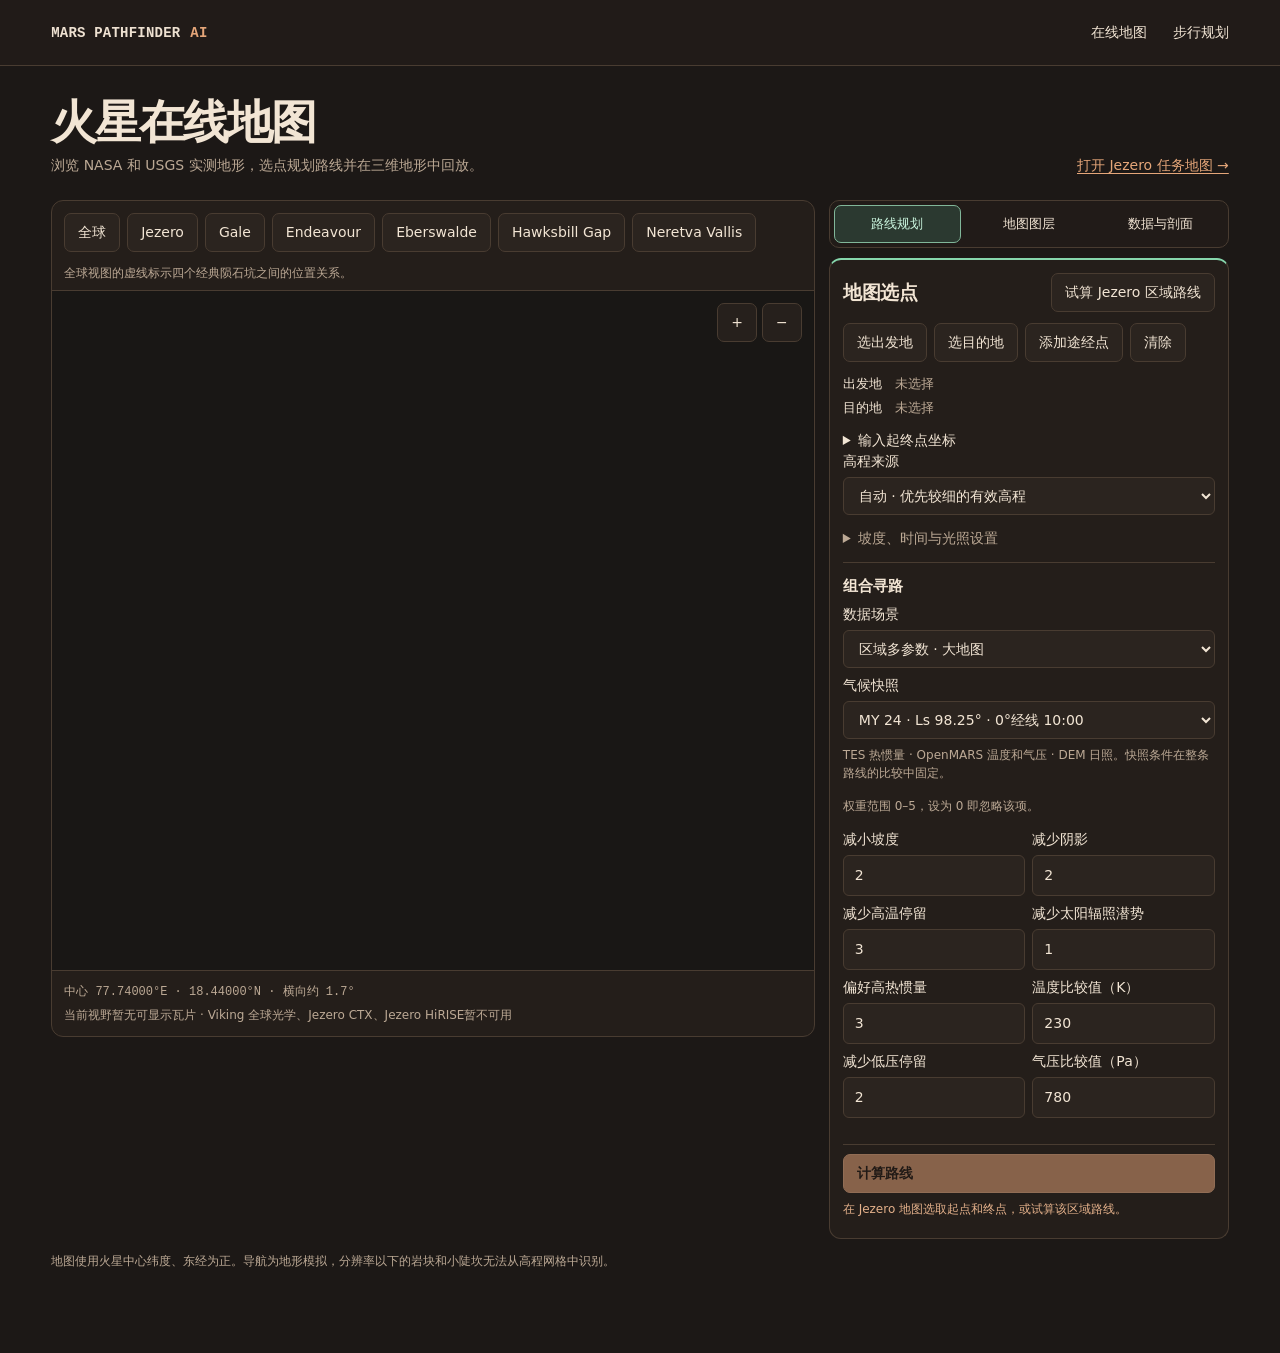
==== web/atlas.html @ 273ff50c "Fix atlas endpoint alignment and terrain playback; add astronaut walking view" ====
<!doctype html>
<html lang="zh-CN">
<head>
  <meta charset="utf-8">
  <meta name="viewport" content="width=device-width,initial-scale=1">
  <title>火星在线地图 · Mars Pathfinder AI</title>
  <link rel="icon" href="data:,">
  <link rel="stylesheet" href="styles.css">
  <link rel="stylesheet" href="atlas.css">
</head>
<body>
  <header class="topbar">
    <a class="brand" href="./">MARS PATHFINDER<span class="brand-ai"> AI</span></a>
    <nav aria-label="页面入口"><a href="atlas.html" aria-current="page">在线地图</a><a href="./?area=jezero">步行规划</a></nav>
  </header>
  <main>
    <div class="page-intro"><div><h1>火星在线地图</h1><p>浏览 NASA 和 USGS 实测地形，选点规划路线并在三维地形中回放。</p></div><a id="walk-link" href="./?area=jezero">打开 Jezero 任务地图 →</a></div>
    <div class="live-atlas">
      <section class="map-panel" aria-label="在线火星地图">
        <div class="atlas-toolbar">
          <button type="button" id="global">全球</button><button type="button" id="jezero">Jezero</button>
          <button type="button" id="gale">Gale</button><button type="button" id="endeavour">Endeavour</button>
          <button type="button" id="eberswalde">Eberswalde</button><button type="button" id="hawksbill">Hawksbill Gap</button><button type="button" id="neretva">Neretva Vallis</button>
        </div>
        <p class="muted atlas-network-note">全球视图的虚线标示四个经典陨石坑之间的位置关系。</p>
        <div class="atlas-map">
          <canvas id="surface" tabindex="0" aria-label="在线火星地图。拖动平移，滚轮缩放。键盘方向键平移，加减键缩放，回车选取中心。"></canvas>
          <div id="atlas-3d" role="region" aria-label="路线三维地形" hidden></div>
          <div class="map-tools" id="atlas-zoom"><button id="closer" type="button" aria-label="放大在线地图">+</button><button id="farther" type="button" aria-label="缩小在线地图">−</button></div>
        </div>
        <section id="nav-playback" class="atlas-playback" aria-label="三维导航回放" hidden>
          <div class="nav-actions">
            <button id="nav-back" type="button">返回二维地图</button>
            <button id="nav-play" type="button">播放</button>
            <label><input id="nav-follow" type="checkbox"> 跟随队员</label>
            <label><input id="nav-grid-lines" type="checkbox" checked> 显示地形网格</label>
          </div>
          <div class="nav-fields nav-display">
            <label class="atlas-field">观察视角<select id="nav-perspective">
              <option value="overview">全景观察</option><option value="follow">跟随队员</option><option value="first-person">宇航员第一人称</option>
            </select></label>
            <label class="atlas-field">回放速度<select id="nav-playback-speed">
              <option value="demo">演示 · 全程约 36 秒</option><option value="1">实时步速</option><option value="10">10 倍步速</option><option value="60">60 倍步速</option>
            </select></label>
            <label class="atlas-field">三维范围<select id="nav-extent">
              <option value="surroundings">周边地形</option><option value="route">路线高程网格</option>
            </select></label>
            <label class="atlas-field">周边扩展距离<select id="nav-context-radius">
              <option value="8000">路线外 8 公里</option><option value="16000">路线外 16 公里</option><option value="32000">路线外 32 公里</option>
            </select></label>
            <label class="atlas-field">地形样式<select id="nav-relief">
              <option value="relief">高程增强与官方影像</option><option value="optical">官方光学影像</option>
            </select></label>
            <div class="atlas-field">
              <label for="nav-exaggeration">垂直倍率 <output id="nav-scale-label" for="nav-exaggeration">×1.5</output></label>
              <div class="nav-scale-inputs">
                <input id="nav-exaggeration" type="range" min="1" max="6" step="0.1" value="1.5">
                <input id="nav-exaggeration-number" type="number" min="1" max="6" step="0.1" value="1.5" aria-label="精确垂直倍率">
                <button id="nav-true-scale" type="button">真实比例</button>
              </div>
            </div>
          </div>
          <label class="atlas-field">导航进度<input id="nav-progress" type="range" min="0" max="1000" value="0"></label>
          <p id="nav-position" class="muted"></p>
          <p id="nav-context-status" class="muted" role="status"></p>
          <p id="nav-texture" class="muted"></p>
          <p id="nav-view-note" class="muted">可拖动旋转视角。地形来自实测高程，细节受原始数据分辨率限制。</p>
        </section>
        <div class="atlas-status"><p id="location" class="mono"></p><p id="tile-status" role="status"></p></div>
        <section id="atlas-results" class="atlas-results" tabindex="-1" aria-labelledby="nav-results-heading" hidden>
          <div class="atlas-section-heading">
            <h2 id="nav-results-heading">候选路线</h2>
            <button id="nav-3d" type="button" hidden>三维导航回放</button>
          </div>
          <p id="nav-comparison" class="atlas-comparison" role="status"></p>
          <label class="nav-route-layer" id="nav-route-layer" hidden>线路着色
            <select id="nav-route-color">
              <option value="route">候选路线</option><option value="terrain">坡度</option><option value="light">阴影</option>
            </select>
          </label>
          <p id="nav-route-legend" class="muted" hidden></p>
          <div id="nav-routes" class="nav-routes"></div>
        </section>
      </section>
      <aside class="atlas-tools" aria-label="路线、图层与数据">
        <div class="atlas-tabs" role="tablist" aria-label="地图工具">
          <button type="button" id="atlas-tab-plan" role="tab" aria-controls="atlas-panel-plan" aria-selected="true">路线规划</button>
          <button type="button" id="atlas-tab-layers" role="tab" aria-controls="atlas-panel-layers" aria-selected="false" tabindex="-1">地图图层</button>
          <button type="button" id="atlas-tab-data" role="tab" aria-controls="atlas-panel-data" aria-selected="false" tabindex="-1">数据与剖面</button>
        </div>
        <div id="atlas-panel-plan" role="tabpanel" aria-labelledby="atlas-tab-plan">
        <section class="panel atlas-route" aria-labelledby="nav-heading">
          <div class="panel-heading"><h2 id="nav-heading">地图选点</h2><button id="nav-regional-demo" type="button">试算当前区域路线</button></div>
          <div class="nav-actions">
            <button id="nav-start" type="button" aria-pressed="false">选出发地</button>
            <button id="nav-goal" type="button" aria-pressed="false">选目的地</button>
            <button id="nav-waypoint" type="button" aria-pressed="false">添加途经点</button>
            <button id="nav-reset" type="button">清除</button>
          </div>
          <dl class="nav-points">
            <div><dt>出发地</dt><dd id="nav-start-coord">未选择</dd></div>
            <div><dt>目的地</dt><dd id="nav-goal-coord">未选择</dd></div>
          </dl>
          <details class="nav-coordinate-entry">
            <summary>输入起终点坐标</summary>
            <form id="nav-coordinates">
              <div class="nav-fields">
                <label class="atlas-field">出发地东经（°）<input id="nav-start-lon" type="number" min="-180" max="180" step="any" required></label>
                <label class="atlas-field">出发地纬度（°）<input id="nav-start-lat" type="number" min="-80" max="80" step="any" required></label>
                <label class="atlas-field">目的地东经（°）<input id="nav-goal-lon" type="number" min="-180" max="180" step="any" required></label>
                <label class="atlas-field">目的地纬度（°）<input id="nav-goal-lat" type="number" min="-80" max="80" step="any" required></label>
              </div>
              <button type="submit">应用坐标</button>
            </form>
          </details>
          <ol id="nav-waypoints" class="atlas-waypoints" aria-label="途经点顺序" hidden></ol>
          <form id="nav-form">
            <label class="atlas-field">高程来源<select id="nav-source">
              <option value="auto">自动 · 优先较细的有效高程</option>
              <option value="jezero">Jezero 区域缓存 · 100 米</option>
              <option value="ctx">在线 USGS CTX · 20 米</option>
              <option value="hrsc">在线 HRSC/MOLA 混合高程 · 200 米</option>
              <option value="local">HiRISE · 1 米验证区</option>
              <option value="mola">在线 NASA MOLA · 粗略走廊</option>
            </select></label>
            <details class="nav-settings">
              <summary>坡度、时间与光照设置</summary>
              <div class="nav-fields">
                <label class="atlas-field">最大坡度（°）<input type="number" id="nav-slope" min="1" max="45" value="18" required></label>
                <label class="atlas-field">步速（米/分）<input type="number" id="nav-speed" min="1" max="120" value="15" required></label>
                <label class="atlas-field">时间预算（分）<input type="number" id="nav-budget" min="1" max="1440" value="240" required></label>
                <label class="atlas-field">预留时间（分）<input type="number" id="nav-reserve" min="0" max="1439" value="20" required></label>
                <label class="atlas-field" data-manual-sun>当地太阳时<input type="number" id="nav-hour" min="0" max="23.9" step="0.1" value="10" required></label>
                <label class="atlas-field" data-manual-sun>太阳黄经 Ls（°）<input type="number" id="nav-season" min="0" max="359" value="0" required></label>
              </div>
              <label class="nav-return"><input type="checkbox" id="nav-return"> 到达后返回出发地</label>
            </details>
            <section class="nav-environment" aria-labelledby="nav-environment-title">
              <h3 id="nav-environment-title">组合寻路</h3>
              <label class="atlas-field">数据场景<select id="nav-meda">
                <option value="regional">区域多参数 · 大地图</option>
                <option value="">地形与自选太阳时</option>
              </select></label>
              <label class="atlas-field" id="nav-climate-field">气候快照<select id="nav-climate"></select></label>
              <p class="muted" id="nav-meda-status" role="status"></p>
              <div id="nav-meda-options">
                <button id="nav-meda-demo" type="button" hidden>选取 Hawksbill Gap 示例点</button>
                <p id="nav-meda-reading" class="muted" hidden></p>
                <p class="muted">权重范围 0–5，设为 0 即忽略该项。</p>
                <div class="nav-fields">
                  <label class="atlas-field">减小坡度<input id="weight-terrain" type="number" min="0" max="5" step="0.5" value="2" required></label>
                  <label class="atlas-field">减少阴影<input id="weight-light" type="number" min="0" max="5" step="0.5" value="2" required></label>
                  <label class="atlas-field"><span id="nav-thermal-label">热学</span><input id="weight-thermal" type="number" min="0" max="5" step="0.5" value="3" required></label>
                  <label class="atlas-field"><span id="nav-radiation-label">辐照</span><input id="weight-uv" type="number" min="0" max="5" step="0.5" value="1" required></label>
                  <label class="atlas-field" data-regional-weight>偏好高热惯量<input id="weight-inertia" type="number" min="0" max="5" step="0.5" value="3" required></label>
                  <label class="atlas-field" data-regional-weight>温度比较值（K）<input id="nav-temperature" type="number" min="130" max="340" value="230" required></label>
                  <label class="atlas-field">减少低压停留<input id="weight-pressure" type="number" min="0" max="5" step="0.5" value="2" required></label>
                  <label class="atlas-field">气压比较值（Pa）<input id="nav-pressure" type="number" min="0" max="1500" value="780" required></label>
                </div>
              </div>
            </section>
            <button class="primary" id="nav-plan" type="submit" disabled>计算路线</button>
          </form>
          <p class="message" id="nav-status" role="status">选取起点和终点，或试算当前区域路线。</p>
          <button id="nav-auto-source" type="button" hidden>改用自动高程并重新计算</button>
          <a id="nav-view-results" href="#atlas-results" hidden>查看路线比较 ↓</a>
        </section>
        </div>
        <div id="atlas-panel-layers" role="tabpanel" aria-labelledby="atlas-tab-layers" hidden>
        <section class="panel">
          <div class="panel-heading"><h2>底图与叠加层</h2></div>
          <label class="atlas-field">底图<select id="base"><option value="viking">Viking 全球光学</option><option value="mola">MOLA 全球地形着色</option><option value="thermal">THEMIS 日间红外</option></select></label>
          <div class="atlas-checks">
            <label><input type="checkbox" value="ctx" data-overlay checked> Jezero CTX 高分辨率影像</label>
            <label><input type="checkbox" value="hirise" data-overlay checked> Jezero HiRISE 正射影像</label>
            <label class="atlas-field">高分辨率影像透明度<input type="range" id="image-opacity" min="0" max="100" value="100"></label>
            <label><input type="checkbox" id="geology" checked> USGS SIM 3464 区域地质面</label>
            <p class="muted">Jezero–Nili Planum 区域图，比例尺 1∶75,000。<a href="https://pubs.usgs.gov/publication/sim3464" target="_blank" rel="noreferrer">制图范围与图例 ↗</a></p>
          </div>
          <p id="geo-status" class="muted" role="status"></p>
          <div id="geo-legend" class="geology-key"></div>
          <a id="base-source" target="_blank" rel="noreferrer">当前底图的 NASA 服务说明 ↗</a>
          <label class="atlas-ctx"><input type="checkbox" id="ctx-elevation"> USGS CTX 20 米数值高程</label>
          <p id="ctx-status" class="muted" role="status"></p>
        </section>
        </div>
        <div id="atlas-panel-data" role="tabpanel" aria-labelledby="atlas-tab-data" hidden>
        <section class="panel atlas-data">
          <div class="panel-heading"><h2>规划数据与覆盖</h2></div>
          <p id="nav-coverage" class="muted" role="status">计算后列出实际参与本次路线的参数。</p>
          <a id="nav-data-link" target="_blank" rel="noreferrer" hidden>本次高程数据 ↗</a>
          <ul id="nav-regional-links" class="product-list"></ul>
          <p id="nav-meda-links" class="nav-meda-links"></p>
        </section>
        <section class="panel">
          <div class="panel-heading"><h2>当前区域资料</h2></div>
          <p id="crater-source-status" class="message" role="status"></p>
          <ul id="crater-sources" class="product-list"></ul>
        </section>
        <section class="panel">
          <div class="panel-heading"><h2>在线高程剖面</h2></div>
          <button id="pick-profile" type="button">在地图上选两个点</button>
          <p id="profile-status" class="message" role="status">沿两点连线查询 NASA MOLA 高程。</p>
          <svg id="height-chart" viewBox="0 0 320 150" role="img" aria-label="MOLA 在线高程剖面" hidden></svg>
          <a id="profile-source" target="_blank" rel="noreferrer" hidden>查看 NASA 原始高程响应 ↗</a>
          <a id="dem-export" target="_blank" rel="noreferrer" hidden>下载当前视野的 MOLA GeoTIFF ↗</a>
          <p class="muted">沿两点直线估算距离、爬升、下降和坡度。</p>
        </section>
        <section class="panel">
          <div class="panel-heading"><h2>高分辨率产品</h2></div>
          <button id="search-products" type="button">搜索当前视野的 USGS 产品</button>
          <p id="product-status" class="message" role="status">缩放到目标区域，可查原始 HiRISE 高程和正射数据。</p>
          <ul id="products" class="product-list"></ul>
          <a id="product-source" target="_blank" rel="noreferrer" hidden>查看 USGS 原始目录结果 ↗</a>
        </section>
        </div>
      </aside>
    </div>
    <p class="atlas-credits">地图使用火星中心纬度、东经为正。导航为地形模拟，分辨率以下的岩块和小陡坎无法从高程网格中识别。</p>
  </main>
  <script type="module" src="atlas.js"></script>
</body>
</html>
---- web/styles.css ----
:root{color-scheme:dark;--bg:#1c1816;--paper:#241e1a;--field:#2b241f;--line:#493c31;--text:#f2e5d4;--muted:#bca995;--sand:#e5a679;--mint:#99d9b2;--mono:"IBM Plex Mono",Consolas,monospace;--body:"Instrument Sans",system-ui,"Microsoft YaHei",sans-serif}
*{box-sizing:border-box}html{scroll-behavior:smooth}body{margin:0;font-family:var(--body);background:var(--bg);color:var(--text);font-size:14px;line-height:1.5}button,select,input{font:inherit}a{color:var(--sand);text-underline-offset:3px}a:hover{color:#fae5ce}button,select{cursor:pointer}button{background:var(--field);color:var(--text);border:1px solid var(--line);border-radius:7px;padding:9px 13px;line-height:1.35}button:disabled,select:disabled{cursor:default;opacity:.54}button:not(:disabled):hover{border-color:#b08062;background:#362b24}button[aria-pressed=true]{border-color:var(--sand);color:#ffe1c4;background:#392a22}button:focus-visible,a:focus-visible,input:focus-visible,select:focus-visible,canvas:focus-visible{outline:2px solid var(--mint);outline-offset:3px}button small{display:block;color:var(--muted);font:11px var(--mono);margin-top:4px}input[type=checkbox],input[type=range]{accent-color:var(--mint)}[hidden]{display:none!important}
.topbar{display:flex;align-items:center;justify-content:space-between;gap:24px;height:66px;border-bottom:1px solid var(--line);padding:0 clamp(18px,4vw,68px);background:#211b18}.brand{display:flex;align-items:center;gap:10px;text-decoration:none;color:#eee1d1;font:700 14px var(--mono);letter-spacing:.015em;white-space:nowrap}.brand-mark{display:grid;place-items:center;width:32px;height:32px;border-radius:8px;background:#d69168;color:#211814;font:bold 22px var(--body)}.brand-ai{color:var(--sand)}.topbar nav{display:flex;gap:26px}.topbar nav a{color:var(--text);text-decoration:none}.team{font:11px var(--mono);color:var(--muted);white-space:nowrap}.team span,.eyebrow span{color:#8c6c58;margin:0 3px}
main{max-width:1540px;margin:auto;padding:30px clamp(14px,4vw,65px) 70px}.page-intro{display:flex;justify-content:space-between;gap:20px;align-items:end;margin-bottom:24px}.page-intro p{margin:6px 0 0;color:var(--muted)}.page-intro .eyebrow,.eyebrow{font:12px var(--mono);color:var(--sand);letter-spacing:.12em;margin:0 0 6px}h1,h2,h3,p{margin:0}h1{font-size:clamp(27px,4.1vw,46px);letter-spacing:-.045em;line-height:1.16}h2{font-size:19px;letter-spacing:-.01em}h3{font-size:15px}.area-label{min-width:200px;display:grid;gap:5px;color:var(--muted);font-size:12px}select,input[type=number]{background:var(--field);color:var(--text);border:1px solid var(--line);padding:9px 11px;border-radius:6px;width:100%;min-width:0}select{padding-right:25px}.console{display:grid;grid-template-columns:minmax(0,1fr) minmax(300px,360px);gap:14px;align-items:start}.panel,.map-panel{background:var(--paper);border:1px solid var(--line);border-radius:12px;min-width:0}.panel-heading{display:flex;justify-content:space-between;align-items:center;gap:12px;padding:14px 15px}.muted{color:var(--muted);font-size:12px}.mono{font-family:var(--mono);font-variant-numeric:tabular-nums}.tag{border:1px solid var(--line);border-radius:5px;padding:4px 7px;font-size:11px;color:var(--sand);white-space:nowrap}.layer-bar{display:flex;gap:6px;padding:0 12px 12px;flex-wrap:wrap}.layer-bar button{padding:5px 9px;font-size:12px}.maps{position:relative;background:#1d1c1a;border-block:1px solid var(--line);isolation:isolate}#map,#terrain{display:block;width:100%;height:clamp(360px,49vw,580px);touch-action:manipulation}#map.selecting{cursor:crosshair}#terrain canvas{display:block;width:100%;height:100%;touch-action:none;cursor:grab}#terrain canvas:active{cursor:grabbing}.map-tools,#view-tools{position:absolute;z-index:1;top:12px;right:12px;display:flex;gap:5px}.square{width:33px;height:32px;padding:2px;font-size:17px}.map-tools button,#view-tools button{background:#28211deb}.map-notice{position:absolute;max-width:85%;margin:auto;inset:auto 12px 48px;padding:9px 12px;background:#2d221a;color:#ffe0c0;border-radius:7px;line-height:1.5}.map-footer{display:flex;align-items:center;justify-content:space-between;gap:12px;padding:8px 13px;font-size:12px;color:var(--muted);min-height:44px}.map-footer label{white-space:nowrap}.profile,.navigation{border-top:1px solid var(--line)}.profile .panel-heading{padding-bottom:0}#profile{width:calc(100% - 28px);height:110px;display:block;margin:0 14px 8px}.navigation{padding:0 14px 13px}.navigation .panel-heading{padding:12px 0 6px}.navigation>label{font-size:12px;color:var(--muted)}.navigation input{width:100%;margin:4px 0 9px}.nav-buttons{display:flex;flex-wrap:wrap;gap:8px}.nav-buttons button{font-size:12px}.geology-key{padding:4px 14px 10px;font-size:11px;display:flex;gap:6px 12px;flex-wrap:wrap}.swatch{width:9px;height:9px;display:inline-block;border-radius:2px;margin-right:4px}
.side{display:grid;gap:12px}.panel{padding:0 13px 13px}.panel .panel-heading{padding:13px 0 11px}.text-button{background:none;border-color:transparent;color:var(--sand);font-size:12px;padding:5px 0 5px 8px}.pickers{display:grid;gap:7px}.pickers button{display:flex;align-items:center;gap:9px;text-align:left;min-height:54px}.dot{width:9px;height:9px;border-radius:50%;flex:none}.dot.start{background:var(--mint)}.dot.goal{background:var(--sand)}.message{color:#e4b18b;min-height:16px;font-size:12px;margin:7px 0}.message:empty{min-height:0;margin:0}.roundtrip{display:flex;align-items:center;gap:6px;font-size:13px;margin:10px 0}.params{display:grid;grid-template-columns:1fr 1fr;gap:8px 10px;margin:10px 0 13px}.params label{display:grid;gap:4px;font-size:12px;color:var(--muted)}.params label:has(select){grid-column:span 2}.params .parameter-note{grid-column:span 2;color:var(--muted);font-size:11px}.primary,.secondary{display:flex;align-items:center;justify-content:space-between;gap:12px}.primary{width:100%;background:#dc9d74;color:#1f1713;font-weight:750;border:1px solid #edb088}.primary:not(:disabled):hover{background:#efb890;color:#201812}.secondary{color:var(--mint);background:#263229;border-color:#4c6955}#start-nav{margin:9px 0 6px;width:100%}.routes-panel .note{margin-top:10px}.route-row{display:block;text-align:left;width:100%;margin-bottom:7px;padding:8px 9px}.route-row[aria-pressed=true]{border-color:#97cfaa;background:#283329;color:#f2e8d6}.route-row strong{font-size:13px}.route-row small{font:11px var(--body);color:var(--muted)}.route-top{display:flex;justify-content:space-between;gap:4px;align-items:baseline}.route-time,.route-margin{font:12px var(--mono);color:var(--mint);white-space:nowrap}.route-margin.late{color:#ffac91}.metric-line{display:flex;justify-content:space-between;gap:8px}.section{margin-top:33px;padding:20px;border:1px solid var(--line);border-radius:12px;background:var(--paper);scroll-margin-top:12px}.section h2{font-size:22px;margin-bottom:8px}.science-grid,.source-grid{display:grid;grid-template-columns:repeat(2,minmax(0,1fr));gap:12px;margin-top:12px}.science-card,.source-card,.official-results{padding:12px;background:var(--field);border:1px solid var(--line);border-radius:8px}.science-card img{width:100%;height:clamp(145px,27vw,300px);object-fit:contain;background:#1b1715;margin:9px 0 4px;border-radius:5px}.science-card a,.source-card a{display:inline-block;margin-top:5px}.source-heading{display:flex;align-items:center;justify-content:space-between;gap:12px}.source-heading button{font-size:12px}.source-grid{grid-template-columns:repeat(auto-fit,minmax(190px,1fr))}.source-card h3{font-size:13px}.source-card p{margin-top:3px}.official-results{margin-top:12px;overflow-wrap:anywhere}.official-results p{margin:8px 0}.official-results img{max-width:150px;display:block;border-radius:5px;margin:8px 0}.reference{margin-top:15px;border-top:1px solid var(--line);padding-top:13px;color:var(--muted)}summary{cursor:pointer;color:var(--text)}.reference li{margin:4px 0}.reference ul{padding-left:20px}footer{display:flex;justify-content:space-between;gap:10px;padding:16px clamp(18px,4vw,68px);border-top:1px solid var(--line);color:var(--muted);font:12px var(--body)}
@media(max-width:880px){.team{display:none}.console{grid-template-columns:minmax(0,1fr) minmax(235px,278px)}.section{padding:14px}.params{gap:6px}.topbar{height:56px}main{padding-top:20px}}
@media(max-width:640px){.console{grid-template-columns:1fr}.side{grid-row:1;grid-template-columns:1fr}.topbar nav{gap:11px;font-size:11px}.topbar{gap:14px}.brand{gap:6px;font-size:11px}.brand-mark{width:25px;height:25px;font-size:17px}.page-intro{align-items:start;flex-direction:column;gap:10px;margin-bottom:14px}.page-intro p{font-size:12px}.area-label{min-width:0;width:100%}.routes-panel:has(#routes:empty){display:none}#map,#terrain{height:350px}.science-grid{grid-template-columns:1fr}.map-footer{align-items:start}.source-heading{align-items:start}.source-heading button{padding:7px;max-width:140px}}
.topbar nav a { white-space: nowrap; }
@media (max-width: 390px) {
  .topbar { padding-inline: 12px; }
  .topbar nav { gap: 8px; }
}

.localization-box{margin-top:12px;padding-top:10px;border-top:1px solid var(--line)}
.localization-box h4{margin:0;font-size:13px}
.localization-box .panel-heading{padding:0 0 7px}
.mission-data{display:grid;gap:7px}
.mission-data-item{padding:8px;border:1px solid var(--line);border-radius:7px;background:var(--field)}
.mission-data-heading{display:flex;align-items:center;justify-content:space-between;gap:8px;font-size:12px}
.mission-data-item p{margin:4px 0;font-size:11px}
.mission-data-item a{font-size:11px}
.data-ready,.data-pending{font:10px var(--mono);padding:2px 5px;border-radius:4px}
.data-ready{color:var(--mint);background:#263229}
.data-pending{color:#e4b18b;background:#392923}

.science-points{display:grid;gap:7px}
.science-point{padding:8px;border:1px solid var(--line);border-radius:7px;background:var(--field)}
.science-point-heading{display:flex;align-items:center;justify-content:space-between;gap:8px;font-size:12px}
.science-point p{margin:4px 0;font-size:11px}
.science-point a{font-size:11px}
.science-point-actions{display:flex;align-items:center;justify-content:space-between;gap:8px;margin-top:3px}

#terrain{position:relative}
.terrain-quality{position:absolute;left:10px;bottom:10px;z-index:2;padding:6px 8px;border:1px solid #6e5b4a;border-radius:6px;background:#201b18e8;color:#f1ddc6;font:11px var(--mono);pointer-events:none}
.planning-method{display:grid;gap:5px;color:var(--muted);font-size:12px}.plan-actions{display:flex;gap:8px;margin-top:9px}.plan-actions button{flex:1;font-size:12px}#method-note{margin:7px 0 10px}#route-diagnostics{font-size:12px}#route-diagnostics:not(:empty){padding:10px;margin:9px 0;border:1px solid #ad7955;background:#35251e;border-radius:7px}#route-diagnostics p+p{margin-top:6px}#route-report{margin-top:10px;border-top:1px solid var(--line);padding-top:10px}#route-report summary{font-size:13px}#route-metrics{display:grid;grid-template-columns:1fr 1.2fr;gap:5px 8px;font-size:12px}#route-metrics dt{color:var(--muted)}#route-metrics dd{margin:0;text-align:right;font-variant-numeric:tabular-nums}.route-reference{color:#e4b18b!important}
.waypoint-heading{display:flex;justify-content:space-between;align-items:center;gap:8px;margin-top:12px;font-size:12px}.waypoint-heading button{padding:6px 8px;font-size:12px}.waypoint-list{padding:0;list-style:none;margin:8px 0;display:grid;gap:7px}.waypoint-item{padding:9px;border:1px solid var(--line);border-radius:7px;background:var(--field);font-size:12px}.waypoint-item strong{display:block}.waypoint-controls{display:flex;gap:5px;align-items:end;flex-wrap:wrap;margin-top:6px}.waypoint-controls label{display:grid;gap:3px;font-size:11px;color:var(--muted);flex:1;min-width:90px}.waypoint-controls input{padding:5px 7px}.waypoint-controls button{padding:6px 8px;font-size:11px}.simulation-label{position:absolute;z-index:1;top:12px;left:12px;padding:6px 9px;background:#38271ee8;border:1px solid #d29a70;border-radius:6px;font-size:12px;color:#ffdebc;pointer-events:none;max-width:58%}#nav-warning{border-left:3px solid var(--sand);padding-left:9px}

#atlas-3d { position: relative; }
.terrain-crew-marker {
  position: absolute;
  z-index: 3;
  width: 24px;
  height: 24px;
  transform: translate(-50%, -50%);
  border: 2px solid #bbf5e4;
  border-radius: 50%;
  background: #172028;
  box-shadow: 0 0 0 2px #142328, 0 0 14px #142328bd;
  pointer-events: none;
}
.terrain-crew-marker::after {
  content: '';
  position: absolute;
  inset: 6px;
  border-radius: 50%;
  background: #ffdb91;
}
---- web/atlas.css ----
.live-atlas {
  display: grid;
  grid-template-columns: minmax(0, 1fr) minmax(330px, 400px);
  align-items: start;
  gap: 14px;
}
.atlas-toolbar, .atlas-status { padding: 12px; }
.atlas-toolbar { display: flex; flex-wrap: wrap; gap: 7px; }
.atlas-network-note { padding: 0 12px 8px; }
.atlas-map { position: relative; border-block: 1px solid var(--line); }
#surface, #atlas-3d {
  display: block;
  width: 100%;
  height: clamp(375px, 53vw, 710px);
  background: #191715;
}
#surface {
  cursor: grab;
  touch-action: none;
}
.live-atlas [hidden] { display: none !important; }
#atlas-3d canvas { display: block; width: 100%; height: 100%; touch-action: none; cursor: grab; }
.atlas-playback { display: grid; gap: 8px; padding: 12px; border-bottom: 1px solid var(--line); }
#surface.dragging { cursor: grabbing; }
#surface.picking { cursor: crosshair; }
.atlas-status { display: flex; flex-wrap: wrap; gap: 5px 16px; color: var(--muted); font-size: 12px; }
.atlas-checks { display: grid; gap: 7px; margin: 13px 0; }
.atlas-field { display: grid; gap: 5px; }
.atlas-ctx { display: block; margin: 12px 0 5px; }
#geo-legend { max-height: 165px; overflow: auto; margin: 7px 0; display: flex; padding-inline: 0; }
#height-chart { display: block; width: 100%; background: #1b1816; border: 1px solid var(--line); border-radius: 7px; margin: 10px 0; }
.product-list { padding-left: 17px; }
.product-list:empty { display: none; }
.product-list li { margin: 5px 0; overflow-wrap: anywhere; }
.product-list a + a { margin-left: 9px; }
.atlas-credits { color: var(--muted); margin: 13px 0; font-size: 12px; }
.atlas-route { border-top: 2px solid #86d6ac; }
.nav-actions { display: flex; flex-wrap: wrap; align-items: center; gap: 7px; }
.nav-actions button[aria-pressed=true] { border-color: #86d6ac; color: #adf3c9; }
.nav-points { display: grid; gap: 5px; margin: 12px 0; font-size: 13px; }
.nav-points div { display: flex; flex-wrap: wrap; align-items: baseline; gap: 8px; }
.nav-points dt { min-width: 3.4em; }
.nav-points dd { margin: 0; color: var(--muted); font-variant-numeric: tabular-nums; }
.atlas-waypoints { list-style: none; margin: 0 0 12px; padding: 0; }
.atlas-waypoints li { display: flex; flex-wrap: wrap; justify-content: space-between; align-items: center; gap: 5px 10px; padding: 6px 0; border-top: 1px solid var(--line); }
.atlas-waypoints small { display: block; color: var(--muted); font-variant-numeric: tabular-nums; }
.atlas-waypoint-actions { display: flex; gap: 4px; }
.atlas-waypoint-actions button { min-width: 34px; padding: 4px 7px; }
#nav-form { display: grid; gap: 9px; }
.nav-settings summary { color: var(--muted); cursor: pointer; padding-block: 4px; }
.nav-fields { display: grid; grid-template-columns: repeat(2, minmax(0, 1fr)); gap: 7px; padding-block: 6px; }
.nav-fields input { width: 100%; min-width: 0; }
.nav-return { display: block; padding-block: 4px; }
.nav-routes { display: grid; gap: 7px; }
.nav-routes:not(:empty) { margin-block: 10px; }
.nav-candidate { display: grid; gap: 4px; text-align: left; border-left: 3px solid var(--route-color); }
.nav-candidate[aria-pressed=true] { outline: 1px solid var(--route-color); }
.nav-candidate small { color: var(--muted); font-weight: normal; }
#nav-3d { width: 100%; }
@media (max-width: 800px) {
  .live-atlas { grid-template-columns: 1fr; }
  #surface, #atlas-3d { height: clamp(345px, 67vw, 540px); }
}

#nav-meda-options { display: grid; gap: 8px; padding-block: 8px; }
#nav-meda-status, #nav-meda-options .muted { font-size: 12px; }
#nav-meda-reading { font-variant-numeric: tabular-nums; }
.nav-meda-links { display: flex; flex-wrap: wrap; gap: 3px 10px; font-size: 12px; }
#atlas-3d .terrain-quality { max-width: calc(100% - 20px); }

.atlas-tools { display: grid; gap: 10px; min-width: 0; }
.atlas-tools [role="tabpanel"] { display: grid; gap: 10px; }
.atlas-tabs { display: grid; grid-template-columns: repeat(3, minmax(0, 1fr)); gap: 4px; padding: 4px; border: 1px solid var(--line); border-radius: 10px; background: #211b18; }
.atlas-tabs button { padding-inline: 4px; border-color: transparent; background: transparent; font-size: 13px; }
.atlas-tabs [aria-selected="true"] { border-color: #81b79a; background: #2b3930; color: #cbf6df; }
.atlas-section-heading, .atlas-route .panel-heading { display: flex; flex-wrap: wrap; align-items: center; justify-content: space-between; gap: 8px; }
.atlas-results { display: grid; gap: 8px; border-top: 1px solid var(--line); padding: 14px; }
.atlas-results h2, .nav-environment h3 { font-size: 15px; }
.atlas-results .nav-routes { grid-template-columns: repeat(auto-fit, minmax(min(100%, 215px), 1fr)); margin-block: 3px; }
.atlas-results #nav-3d { width: auto; }
.atlas-comparison { font-size: 13px; color: #d5ecdf; }
.nav-route-layer { display: flex; flex-wrap: wrap; align-items: center; gap: 8px; font-size: 13px; width: fit-content; }
.nav-route-layer select { width: auto; }
.nav-environment { display: grid; gap: 7px; border-block: 1px solid var(--line); padding-block: 12px; }
.nav-display { display: flex; flex-wrap: wrap; }
.nav-display > * { flex: 1 1 175px; min-width: 0; }
.nav-display > :last-child { flex-basis: 230px; }
.nav-scale-inputs { display: grid; grid-template-columns: minmax(60px, 1fr) 4.25rem auto; align-items: center; gap: 7px; }
#nav-scale-label { color: #c6e9d8; font-variant-numeric: tabular-nums; }
.atlas-data a { overflow-wrap: anywhere; }
@media (max-width: 960px) { .live-atlas { grid-template-columns: 1fr; } }
@media (max-width: 510px) { .nav-display > * { flex-basis: 100%; } .atlas-toolbar, .atlas-results { padding: 10px; } }
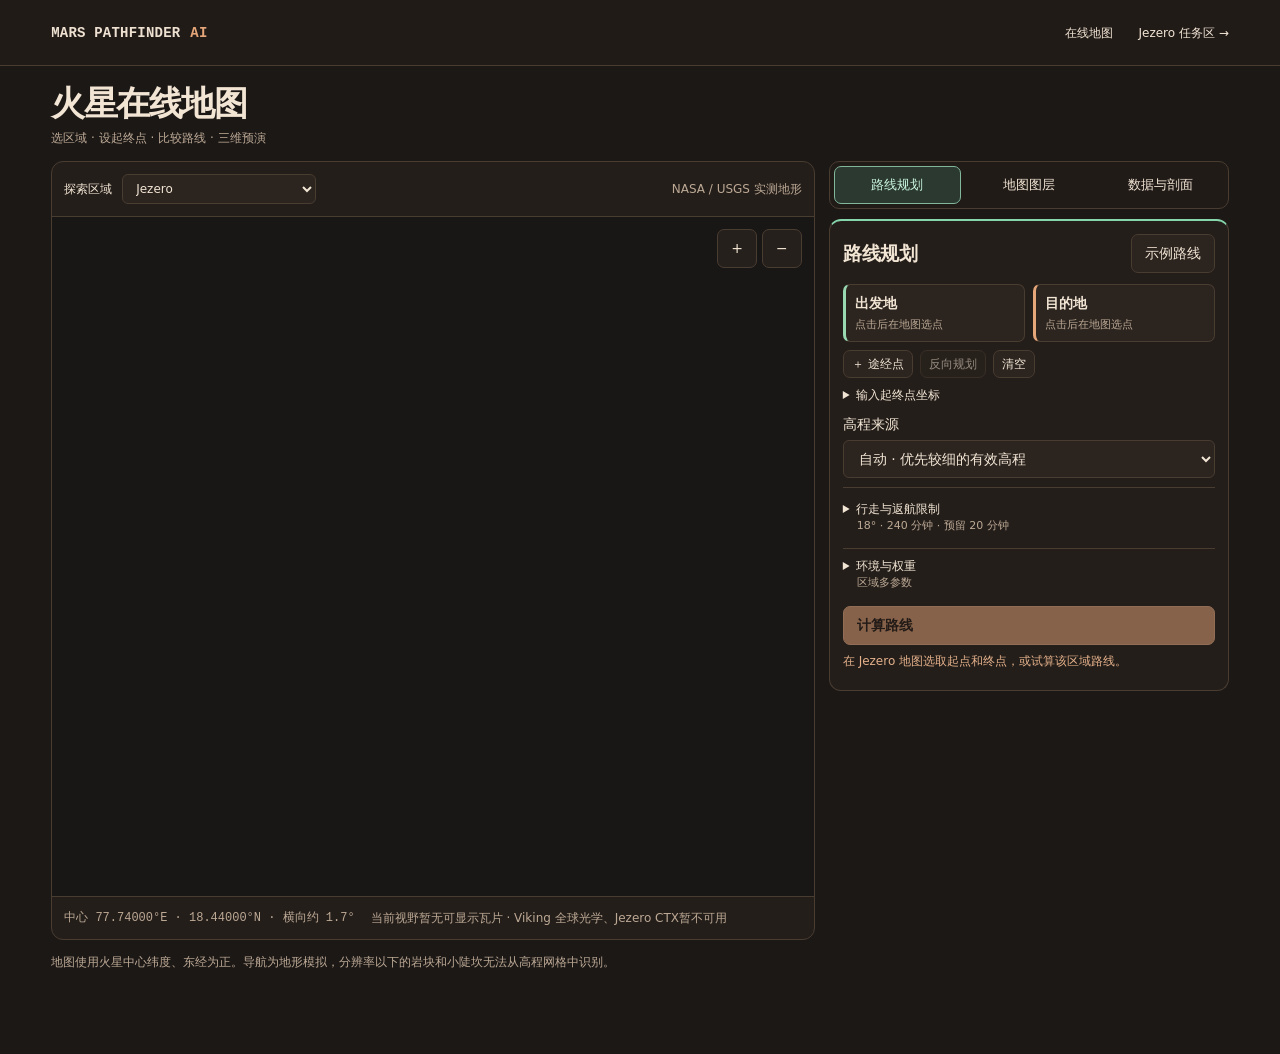
==== commit c003893a: "Simplify planner controls and reuse terrain and render work" ====
--- a/web/atlas.html
+++ b/web/atlas.html
@@ -8,21 +8,22 @@
   <link rel="stylesheet" href="styles.css">
   <link rel="stylesheet" href="atlas.css">
 </head>
-<body>
+<body class="atlas-app">
   <header class="topbar">
     <a class="brand" href="./">MARS PATHFINDER<span class="brand-ai"> AI</span></a>
-    <nav aria-label="页面入口"><a href="atlas.html" aria-current="page">在线地图</a><a href="./?area=jezero">步行规划</a></nav>
+    <nav aria-label="页面入口"><a href="atlas.html" aria-current="page">在线地图</a><a id="walk-link" href="mission.html?area=jezero">Jezero 任务区 →</a></nav>
   </header>
   <main>
-    <div class="page-intro"><div><h1>火星在线地图</h1><p>浏览 NASA 和 USGS 实测地形，选点规划路线并在三维地形中回放。</p></div><a id="walk-link" href="./?area=jezero">打开 Jezero 任务地图 →</a></div>
+    <div class="page-intro"><div><h1>火星在线地图</h1><p>选区域 · 设起终点 · 比较路线 · 三维预演</p></div></div>
     <div class="live-atlas">
       <section class="map-panel" aria-label="在线火星地图">
         <div class="atlas-toolbar">
-          <button type="button" id="global">全球</button><button type="button" id="jezero">Jezero</button>
-          <button type="button" id="gale">Gale</button><button type="button" id="endeavour">Endeavour</button>
-          <button type="button" id="eberswalde">Eberswalde</button><button type="button" id="hawksbill">Hawksbill Gap</button><button type="button" id="neretva">Neretva Vallis</button>
-        </div>
-        <p class="muted atlas-network-note">全球视图的虚线标示四个经典陨石坑之间的位置关系。</p>
+          <label class="atlas-area">探索区域<select id="atlas-area">
+            <option value="global">全球总览</option><option value="jezero" selected>Jezero</option><option value="gale">Gale</option>
+            <option value="endeavour">Endeavour</option><option value="eberswalde">Eberswalde</option><option value="hawksbill">Hawksbill Gap · 米级区</option><option value="neretva">Neretva Vallis · 米级区</option>
+          </select></label><span class="muted">NASA / USGS 实测地形</span>
+        </div>
+        <p class="muted atlas-network-note" id="atlas-network-note" hidden>虚线表示四个经典陨石坑的位置关系。</p>
         <div class="atlas-map">
           <canvas id="surface" tabindex="0" aria-label="在线火星地图。拖动平移，滚轮缩放。键盘方向键平移，加减键缩放，回车选取中心。"></canvas>
           <div id="atlas-3d" role="region" aria-label="路线三维地形" hidden></div>
@@ -32,8 +33,6 @@
           <div class="nav-actions">
             <button id="nav-back" type="button">返回二维地图</button>
             <button id="nav-play" type="button">播放</button>
-            <label><input id="nav-follow" type="checkbox"> 跟随队员</label>
-            <label><input id="nav-grid-lines" type="checkbox" checked> 显示地形网格</label>
           </div>
           <div class="nav-fields nav-display">
             <label class="atlas-field">观察视角<select id="nav-perspective">
@@ -42,6 +41,10 @@
             <label class="atlas-field">回放速度<select id="nav-playback-speed">
               <option value="demo">演示 · 全程约 36 秒</option><option value="1">实时步速</option><option value="10">10 倍步速</option><option value="60">60 倍步速</option>
             </select></label>
+          </div>
+          <details class="nav-display-settings"><summary>三维显示设置</summary>
+          <label><input id="nav-grid-lines" type="checkbox" checked> 显示地形网格</label>
+          <div class="nav-fields nav-display">
             <label class="atlas-field">三维范围<select id="nav-extent">
               <option value="surroundings">周边地形</option><option value="route">路线高程网格</option>
             </select></label>
@@ -60,6 +63,7 @@
               </div>
             </div>
           </div>
+          </details>
           <label class="atlas-field">导航进度<input id="nav-progress" type="range" min="0" max="1000" value="0"></label>
           <p id="nav-position" class="muted"></p>
           <p id="nav-context-status" class="muted" role="status"></p>
@@ -90,17 +94,12 @@
         </div>
         <div id="atlas-panel-plan" role="tabpanel" aria-labelledby="atlas-tab-plan">
         <section class="panel atlas-route" aria-labelledby="nav-heading">
-          <div class="panel-heading"><h2 id="nav-heading">地图选点</h2><button id="nav-regional-demo" type="button">试算当前区域路线</button></div>
-          <div class="nav-actions">
-            <button id="nav-start" type="button" aria-pressed="false">选出发地</button>
-            <button id="nav-goal" type="button" aria-pressed="false">选目的地</button>
-            <button id="nav-waypoint" type="button" aria-pressed="false">添加途经点</button>
-            <button id="nav-reset" type="button">清除</button>
-          </div>
-          <dl class="nav-points">
-            <div><dt>出发地</dt><dd id="nav-start-coord">未选择</dd></div>
-            <div><dt>目的地</dt><dd id="nav-goal-coord">未选择</dd></div>
-          </dl>
+          <div class="panel-heading"><h2 id="nav-heading">路线规划</h2><button id="nav-regional-demo" type="button">示例路线</button></div>
+          <div class="nav-endpoints">
+            <button id="nav-start" type="button" aria-pressed="false"><strong>出发地</strong><small id="nav-start-coord">点击后在地图选点</small></button>
+            <button id="nav-goal" type="button" aria-pressed="false"><strong>目的地</strong><small id="nav-goal-coord">点击后在地图选点</small></button>
+          </div>
+          <div class="nav-actions nav-secondary-actions"><button id="nav-waypoint" type="button" aria-pressed="false">＋ 途经点</button><button id="nav-reverse" type="button" disabled>反向规划</button><button id="nav-reset" type="button">清空</button></div>
           <details class="nav-coordinate-entry">
             <summary>输入起终点坐标</summary>
             <form id="nav-coordinates">
@@ -124,7 +123,7 @@
               <option value="mola">在线 NASA MOLA · 粗略走廊</option>
             </select></label>
             <details class="nav-settings">
-              <summary>坡度、时间与光照设置</summary>
+              <summary>行走与返航限制 <small id="nav-settings-summary">18° · 240 分钟</small></summary>
               <div class="nav-fields">
                 <label class="atlas-field">最大坡度（°）<input type="number" id="nav-slope" min="1" max="45" value="18" required></label>
                 <label class="atlas-field">步速（米/分）<input type="number" id="nav-speed" min="1" max="120" value="15" required></label>
@@ -135,6 +134,7 @@
               </div>
               <label class="nav-return"><input type="checkbox" id="nav-return"> 到达后返回出发地</label>
             </details>
+            <details class="nav-env-details"><summary>环境与权重 <small id="nav-env-summary">区域多参数</small></summary>
             <section class="nav-environment" aria-labelledby="nav-environment-title">
               <h3 id="nav-environment-title">组合寻路</h3>
               <label class="atlas-field">数据场景<select id="nav-meda">
@@ -159,6 +159,7 @@
                 </div>
               </div>
             </section>
+            </details>
             <button class="primary" id="nav-plan" type="submit" disabled>计算路线</button>
           </form>
           <p class="message" id="nav-status" role="status">选取起点和终点，或试算当前区域路线。</p>
@@ -172,7 +173,7 @@
           <label class="atlas-field">底图<select id="base"><option value="viking">Viking 全球光学</option><option value="mola">MOLA 全球地形着色</option><option value="thermal">THEMIS 日间红外</option></select></label>
           <div class="atlas-checks">
             <label><input type="checkbox" value="ctx" data-overlay checked> Jezero CTX 高分辨率影像</label>
-            <label><input type="checkbox" value="hirise" data-overlay checked> Jezero HiRISE 正射影像</label>
+            <label><input type="checkbox" value="hirise" data-overlay checked> Jezero HiRISE 正射影像（近景自动载入）</label>
             <label class="atlas-field">高分辨率影像透明度<input type="range" id="image-opacity" min="0" max="100" value="100"></label>
             <label><input type="checkbox" id="geology" checked> USGS SIM 3464 区域地质面</label>
             <p class="muted">Jezero–Nili Planum 区域图，比例尺 1∶75,000。<a href="https://pubs.usgs.gov/publication/sim3464" target="_blank" rel="noreferrer">制图范围与图例 ↗</a></p>
@@ -222,3 +223,5 @@
 </body>
 </html>
 
+
+
--- a/web/styles.css
+++ b/web/styles.css
@@ -55,3 +55,16 @@
   border-radius: 50%;
   background: #ffdb91;
 }
+
+.mission-app main { padding-top:18px; }
+.mission-app .page-intro { margin-bottom:16px; }
+.mission-app .page-intro h1 { font-size:clamp(26px,3vw,34px); }
+.mission-app .page-intro p { font-size:12px; }
+.mission-settings { border-block:1px solid var(--line); padding:9px 0; margin:10px 0; }
+.mission-settings summary { font-size:12px; }
+.mission-settings summary small { display:block; margin:4px 0 0 14px; color:var(--muted); font-size:11px; }
+.mission-app #route-report summary { padding-block:5px; }
+.mission-data-panel summary::after { content:'＋'; color:var(--muted); }
+.mission-data-panel[open] summary::after { content:'−'; }
+.mission-app .waypoint-controls input,.mission-app .params input { padding-block:7px; }
+
--- a/web/atlas.css
+++ b/web/atlas.css
@@ -90,3 +90,31 @@
 .atlas-data a { overflow-wrap: anywhere; }
 @media (max-width: 960px) { .live-atlas { grid-template-columns: 1fr; } }
 @media (max-width: 510px) { .nav-display > * { flex-basis: 100%; } .atlas-toolbar, .atlas-results { padding: 10px; } }
+
+.atlas-app main { padding-top:18px; }
+.atlas-app .page-intro { margin-bottom:14px; }
+.atlas-app .page-intro h1 { font-size:clamp(25px,3vw,34px); }
+.atlas-app .page-intro p { font-size:12px; }
+.atlas-app .topbar nav a { font-size:12px; }
+.atlas-toolbar { align-items:center; justify-content:space-between; }
+.atlas-area { display:flex; align-items:center; gap:10px; font-size:12px; }
+.atlas-area select { width:auto; min-width:150px; padding:6px 30px 6px 9px; }
+.nav-endpoints { display:grid; grid-template-columns:1fr 1fr; gap:8px; }
+.nav-endpoints button { text-align:left; min-width:0; padding:9px; }
+.nav-endpoints small { overflow-wrap:anywhere; font-size:11px; margin-top:4px; }
+.nav-endpoints #nav-start { border-left:3px solid var(--mint); }
+.nav-endpoints #nav-goal { border-left:3px solid var(--sand); }
+.nav-secondary-actions { margin:8px 0; }
+.nav-secondary-actions button { padding:5px 8px; font-size:12px; }
+.nav-coordinate-entry { margin:5px 0 10px; font-size:12px; }
+.nav-settings,.nav-env-details,.nav-display-settings { border-top:1px solid var(--line); padding-top:8px; }
+.nav-settings summary,.nav-env-details summary,.nav-display-settings summary { color:var(--text); font-size:12px; padding-bottom:5px; }
+.nav-settings summary small,.nav-env-details summary small { display:block; color:var(--muted); margin-left:14px; font-size:11px; }
+.nav-environment { border:0; padding:7px 0; }
+.nav-environment h3 { display:none; }
+.atlas-playback .nav-actions button { padding:6px 10px; }
+.atlas-playback .nav-fields { padding:2px 0; }
+.atlas-playback select { padding-block:6px; }
+.nav-display-settings > label { display:block; margin:6px 0; font-size:12px; }
+@media (max-width:510px) { .atlas-toolbar > .muted { display:none; } .atlas-area { width:100%; } .atlas-area select { flex:1; min-width:0; } .atlas-app .topbar { flex-wrap:wrap; height:auto; min-height:58px; gap:7px; padding-block:10px; } }
+
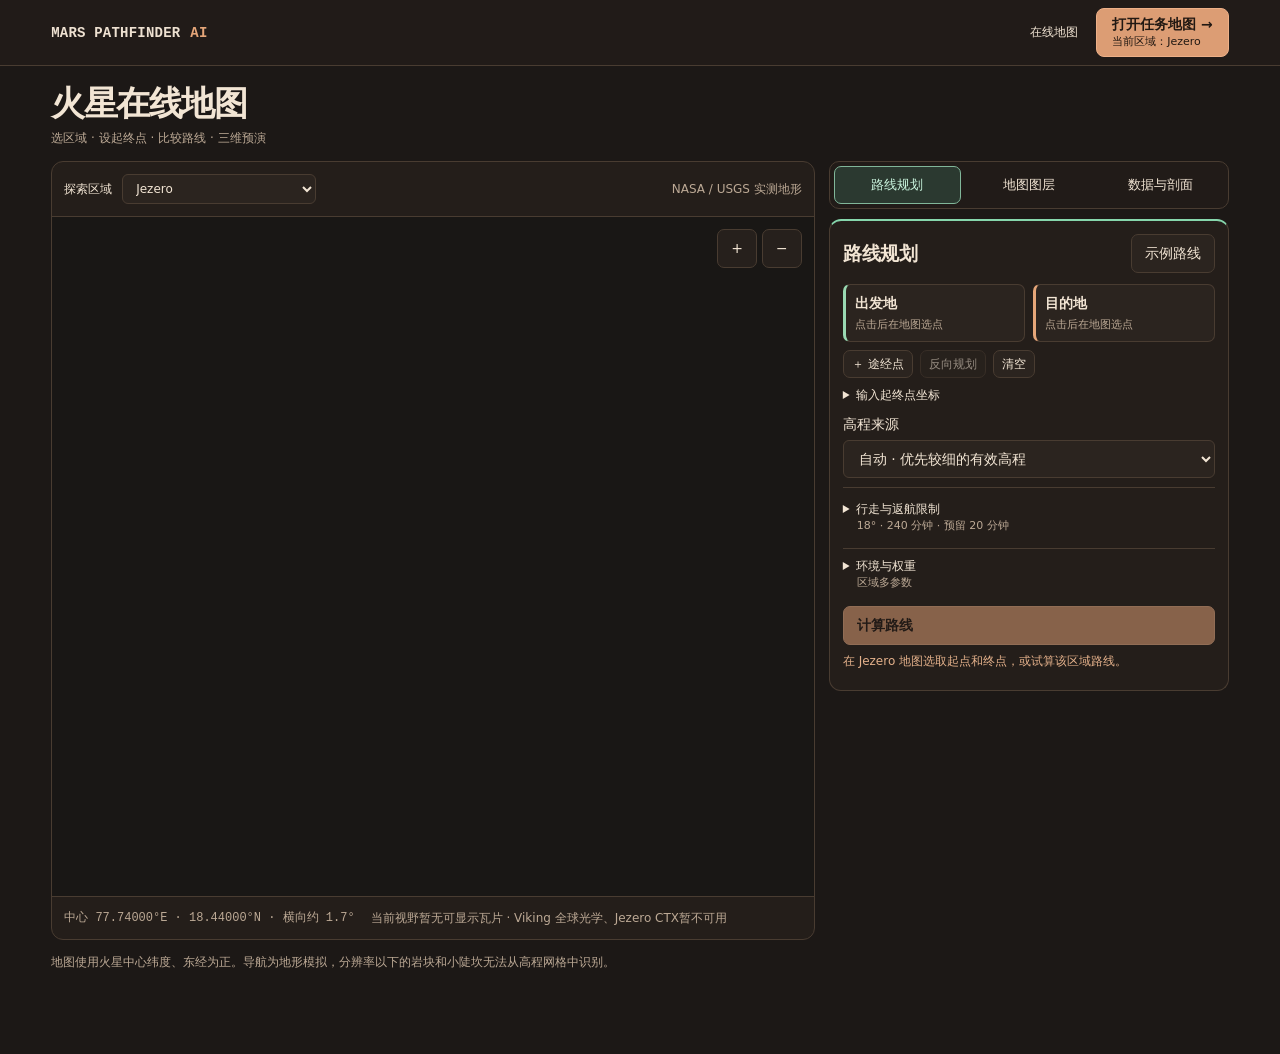
==== commit ceb3b341: "Rename team to HermesX and highlight task map navigation" ====
--- a/web/atlas.html
+++ b/web/atlas.html
@@ -11,7 +11,7 @@
 <body class="atlas-app">
   <header class="topbar">
     <a class="brand" href="./">MARS PATHFINDER<span class="brand-ai"> AI</span></a>
-    <nav aria-label="页面入口"><a href="atlas.html" aria-current="page">在线地图</a><a id="walk-link" href="mission.html?area=jezero">Jezero 任务区 →</a></nav>
+    <nav aria-label="页面入口"><a href="atlas.html" aria-current="page">在线地图</a><a id="walk-link" class="task-map-link" href="mission.html?area=jezero"><span id="walk-action">打开任务地图 →</span><small id="walk-region">当前区域：Jezero</small></a></nav>
   </header>
   <main>
     <div class="page-intro"><div><h1>火星在线地图</h1><p>选区域 · 设起终点 · 比较路线 · 三维预演</p></div></div>
--- a/web/styles.css
+++ b/web/styles.css
@@ -6,6 +6,10 @@
 @media(max-width:880px){.team{display:none}.console{grid-template-columns:minmax(0,1fr) minmax(235px,278px)}.section{padding:14px}.params{gap:6px}.topbar{height:56px}main{padding-top:20px}}
 @media(max-width:640px){.console{grid-template-columns:1fr}.side{grid-row:1;grid-template-columns:1fr}.topbar nav{gap:11px;font-size:11px}.topbar{gap:14px}.brand{gap:6px;font-size:11px}.brand-mark{width:25px;height:25px;font-size:17px}.page-intro{align-items:start;flex-direction:column;gap:10px;margin-bottom:14px}.page-intro p{font-size:12px}.area-label{min-width:0;width:100%}.routes-panel:has(#routes:empty){display:none}#map,#terrain{height:350px}.science-grid{grid-template-columns:1fr}.map-footer{align-items:start}.source-heading{align-items:start}.source-heading button{padding:7px;max-width:140px}}
 .topbar nav a { white-space: nowrap; }
+.task-area-switch { min-width:230px; padding:10px 12px; border:1px solid #b48360; border-radius:9px; background:#34271f; }
+.task-area-switch > span { display:flex; justify-content:space-between; color:var(--sand); font-weight:700; }
+.task-area-switch select { border-color:#b48360; color:var(--text); cursor:pointer; }
+.task-area-switch:focus-within { outline:2px solid var(--mint); outline-offset:3px; }
 @media (max-width: 390px) {
   .topbar { padding-inline: 12px; }
   .topbar nav { gap: 8px; }
--- a/web/atlas.css
+++ b/web/atlas.css
@@ -96,6 +96,13 @@
 .atlas-app .page-intro h1 { font-size:clamp(25px,3vw,34px); }
 .atlas-app .page-intro p { font-size:12px; }
 .atlas-app .topbar nav a { font-size:12px; }
+.atlas-app .topbar nav { align-items:center; gap:18px; }
+.atlas-app .topbar .task-map-link { display:grid; gap:1px; min-height:46px; padding:6px 15px; border:1px solid #edb088; border-radius:8px; background:#dc9d74; color:#211812; line-height:1.35; text-decoration:none; }
+.task-map-link > span { font-size:14px; font-weight:750; }
+.task-map-link small { font-size:11px; }
+.atlas-app .topbar .task-map-link:hover { background:#efb890; box-shadow:0 0 0 3px #dc9d7426; }
+.atlas-app .topbar .task-map-link:focus-visible { outline:3px solid var(--mint); outline-offset:4px; }
+@media (max-width:510px) { .atlas-app .topbar nav { margin-left:auto; gap:10px; } .atlas-app .topbar .task-map-link { padding-inline:11px; } }
 .atlas-toolbar { align-items:center; justify-content:space-between; }
 .atlas-area { display:flex; align-items:center; gap:10px; font-size:12px; }
 .atlas-area select { width:auto; min-width:150px; padding:6px 30px 6px 9px; }
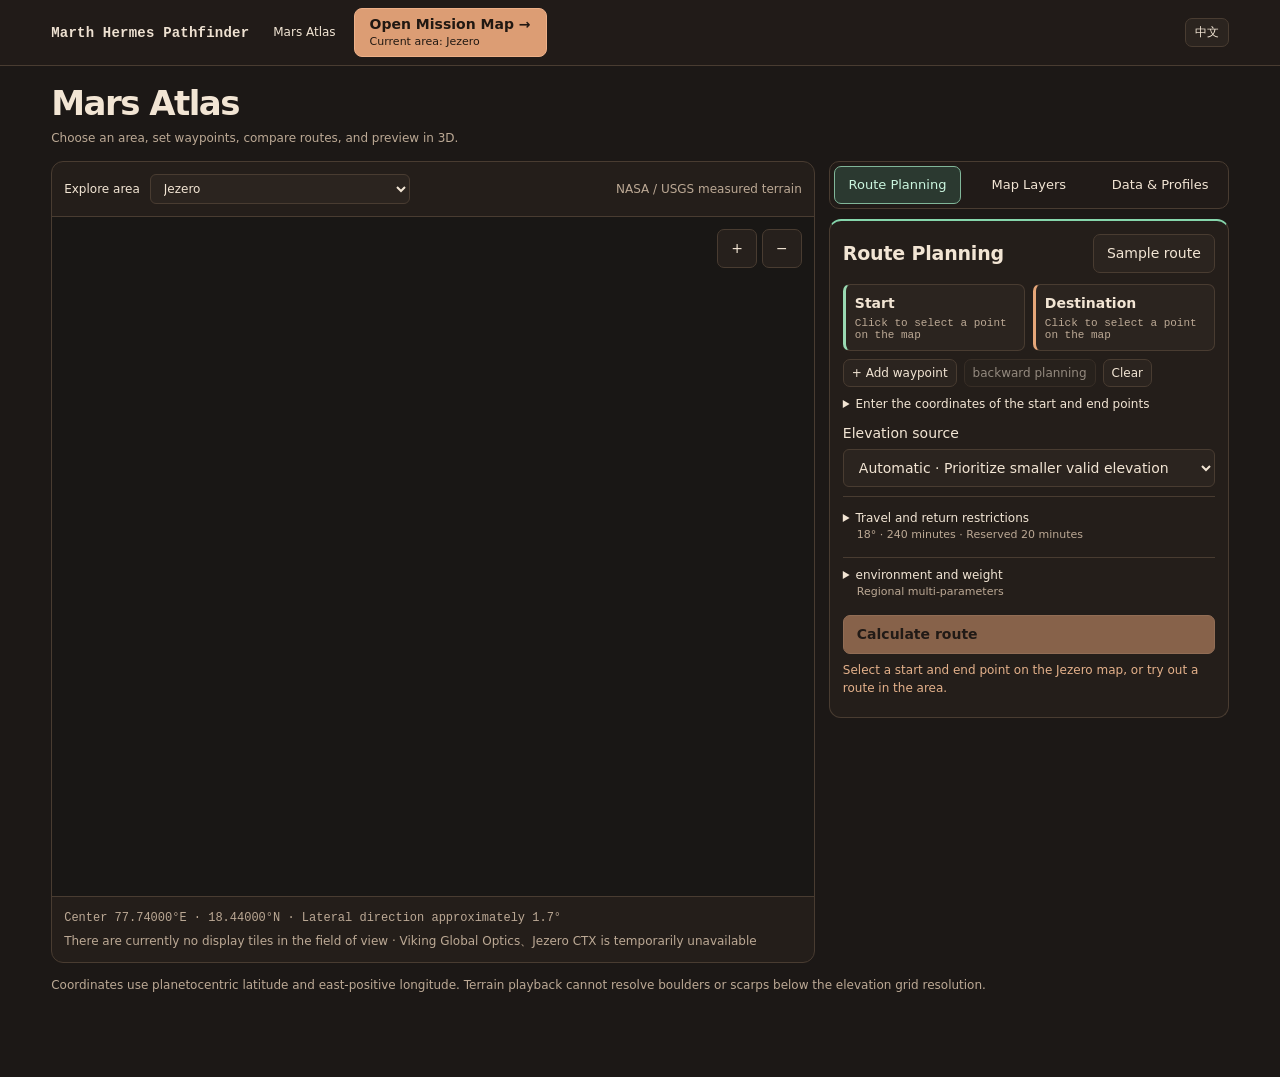
==== commit 834a1f67: "Brand Marth Hermes Pathfinder and add bilingual navigation controls" ====
--- a/web/atlas.html
+++ b/web/atlas.html
@@ -1,223 +1,232 @@
 <!doctype html>
-<html lang="zh-CN">
+<html lang="en">
 <head>
   <meta charset="utf-8">
   <meta name="viewport" content="width=device-width,initial-scale=1">
-  <title>火星在线地图 · Mars Pathfinder AI</title>
+  <title>Mars Atlas · Marth Hermes Pathfinder</title>
   <link rel="icon" href="data:,">
   <link rel="stylesheet" href="styles.css">
   <link rel="stylesheet" href="atlas.css">
+  <link rel="stylesheet" href="environment.css">
 </head>
 <body class="atlas-app">
   <header class="topbar">
-    <a class="brand" href="./">MARS PATHFINDER<span class="brand-ai"> AI</span></a>
-    <nav aria-label="页面入口"><a href="atlas.html" aria-current="page">在线地图</a><a id="walk-link" class="task-map-link" href="mission.html?area=jezero"><span id="walk-action">打开任务地图 →</span><small id="walk-region">当前区域：Jezero</small></a></nav>
-  </header>
+    <a class="brand" href="./">Marth Hermes Pathfinder</a>
+    <nav aria-label="Page entry"><a href="atlas.html" aria-current="page">Mars Atlas</a><a id="walk-link" class="task-map-link" href="mission.html?area=jezero"><span id="walk-action">Open Mission Map →</span><small id="walk-region">Current region: Jezero</small></a></nav>
+    <button type="button" class="language-switch" aria-label="Switch to Chinese" lang="zh-CN">中文</button>
+</header>
   <main>
-    <div class="page-intro"><div><h1>火星在线地图</h1><p>选区域 · 设起终点 · 比较路线 · 三维预演</p></div></div>
+    <div class="page-intro"><div><h1>Mars Atlas</h1><p>Choose an area, set waypoints, compare routes, and preview in 3D.</p></div></div>
     <div class="live-atlas">
-      <section class="map-panel" aria-label="在线火星地图">
+      <section class="map-panel" aria-label="Mars Atlas">
         <div class="atlas-toolbar">
-          <label class="atlas-area">探索区域<select id="atlas-area">
-            <option value="global">全球总览</option><option value="jezero" selected>Jezero</option><option value="gale">Gale</option>
-            <option value="endeavour">Endeavour</option><option value="eberswalde">Eberswalde</option><option value="hawksbill">Hawksbill Gap · 米级区</option><option value="neretva">Neretva Vallis · 米级区</option>
-          </select></label><span class="muted">NASA / USGS 实测地形</span>
-        </div>
-        <p class="muted atlas-network-note" id="atlas-network-note" hidden>虚线表示四个经典陨石坑的位置关系。</p>
+          <label class="atlas-area">Explore area<select id="atlas-area">
+            <option value="global">Global overview</option><option value="jezero" selected>Jezero</option><option value="gale">Gale</option>
+            <option value="endeavour">Endeavour</option><option value="eberswalde">Eberswalde</option><option value="hawksbill">Hawksbill Gap · Meter Level Area</option><option value="neretva">Neretva Vallis · Meter area</option>
+          </select></label><span class="muted">NASA / USGS measured terrain</span>
+        </div>
+        <p class="muted atlas-network-note" id="atlas-network-note" hidden>The dotted lines indicate the positional relationship of the four classic craters.</p>
         <div class="atlas-map">
-          <canvas id="surface" tabindex="0" aria-label="在线火星地图。拖动平移，滚轮缩放。键盘方向键平移，加减键缩放，回车选取中心。"></canvas>
-          <div id="atlas-3d" role="region" aria-label="路线三维地形" hidden></div>
-          <div class="map-tools" id="atlas-zoom"><button id="closer" type="button" aria-label="放大在线地图">+</button><button id="farther" type="button" aria-label="缩小在线地图">−</button></div>
-        </div>
-        <section id="nav-playback" class="atlas-playback" aria-label="三维导航回放" hidden>
+          <canvas id="surface" tabindex="0" aria-label="Online map of Mars. Drag to pan, wheel to zoom. Use the keyboard arrow keys to pan, the plus and minus keys to zoom, and press Enter to select the center."></canvas>
+          <div id="atlas-3d" role="region" aria-label="Route 3D terrain" hidden><div id="nav-env-hud" class="env-hud" aria-label="Navigation environment reference" hidden></div></div>
+          <div class="map-tools" id="atlas-zoom"><button id="closer" type="button" aria-label="Zoom into the online map">+</button><button id="farther" type="button" aria-label="Zoom out online map">−</button></div>
+        </div>
+        <div id="atlas-route-profile" class="profile" hidden>
+          <div class="panel-heading"><h3>Elevation Profile</h3><span class="muted">Cumulative route distance</span></div>
+          <canvas id="nav-profile" role="img" aria-label="Elevation profile of the selected route"></canvas>
+        </div>
+        <section id="nav-playback" class="atlas-playback" aria-label="3D Route Playback" hidden>
           <div class="nav-actions">
-            <button id="nav-back" type="button">返回二维地图</button>
-            <button id="nav-play" type="button">播放</button>
+            <button id="nav-back" type="button">Back to 2D map</button>
+            <button id="nav-play" type="button">Play</button>
           </div>
           <div class="nav-fields nav-display">
-            <label class="atlas-field">观察视角<select id="nav-perspective">
-              <option value="overview">全景观察</option><option value="follow">跟随队员</option><option value="first-person">宇航员第一人称</option>
-            </select></label>
-            <label class="atlas-field">回放速度<select id="nav-playback-speed">
-              <option value="demo">演示 · 全程约 36 秒</option><option value="1">实时步速</option><option value="10">10 倍步速</option><option value="60">60 倍步速</option>
-            </select></label>
-          </div>
-          <details class="nav-display-settings"><summary>三维显示设置</summary>
-          <label><input id="nav-grid-lines" type="checkbox" checked> 显示地形网格</label>
+            <label class="atlas-field">Observation perspective<select id="nav-perspective">
+              <option value="overview">panoramic observation</option><option value="follow">follow team members</option><option value="first-person">astronaut first person</option>
+            </select></label>
+            <label class="atlas-field">Playback speed<select id="nav-playback-speed">
+              <option value="demo">Demonstration · About 36 seconds in total</option><option value="1">real time pace</option><option value="10">10x pace</option><option value="60">60x pace</option>
+            </select></label>
+          </div>
+          <details class="nav-display-settings"><summary>3D display settings</summary>
+          <label><input id="nav-grid-lines" type="checkbox" checked> Show terrain grid</label>
           <div class="nav-fields nav-display">
-            <label class="atlas-field">三维范围<select id="nav-extent">
-              <option value="surroundings">周边地形</option><option value="route">路线高程网格</option>
-            </select></label>
-            <label class="atlas-field">周边扩展距离<select id="nav-context-radius">
-              <option value="8000">路线外 8 公里</option><option value="16000">路线外 16 公里</option><option value="32000">路线外 32 公里</option>
-            </select></label>
-            <label class="atlas-field">地形样式<select id="nav-relief">
-              <option value="relief">高程增强与官方影像</option><option value="optical">官方光学影像</option>
+            <label class="atlas-field">3D extent<select id="nav-extent">
+              <option value="surroundings">Surrounding terrain</option><option value="route">Route elevation grid</option>
+            </select></label>
+            <label class="atlas-field">Peripheral extension distance<select id="nav-context-radius">
+              <option value="8000">8 km off route</option><option value="16000">16 km off route</option><option value="32000">32 km off route</option>
+            </select></label>
+            <label class="atlas-field">terrain style<select id="nav-relief">
+              <option value="relief">Elevation enhancement and official imagery</option><option value="optical">Official optical image</option>
             </select></label>
             <div class="atlas-field">
-              <label for="nav-exaggeration">垂直倍率 <output id="nav-scale-label" for="nav-exaggeration">×1.5</output></label>
+              <label for="nav-exaggeration">Vertical exaggeration <output id="nav-scale-label" for="nav-exaggeration">×1.5</output></label>
               <div class="nav-scale-inputs">
                 <input id="nav-exaggeration" type="range" min="1" max="6" step="0.1" value="1.5">
-                <input id="nav-exaggeration-number" type="number" min="1" max="6" step="0.1" value="1.5" aria-label="精确垂直倍率">
-                <button id="nav-true-scale" type="button">真实比例</button>
+                <input id="nav-exaggeration-number" type="number" min="1" max="6" step="0.1" value="1.5" aria-label="Exact vertical exaggeration">
+                <button id="nav-true-scale" type="button">True scale</button>
               </div>
             </div>
           </div>
           </details>
-          <label class="atlas-field">导航进度<input id="nav-progress" type="range" min="0" max="1000" value="0"></label>
+          <label class="atlas-field">Navigation progress<input id="nav-progress" type="range" min="0" max="1000" value="0"></label>
           <p id="nav-position" class="muted"></p>
           <p id="nav-context-status" class="muted" role="status"></p>
           <p id="nav-texture" class="muted"></p>
-          <p id="nav-view-note" class="muted">可拖动旋转视角。地形来自实测高程，细节受原始数据分辨率限制。</p>
+          <p id="nav-view-note" class="muted">Can be dragged to rotate the perspective. Terrain is derived from measured elevations, and detail is limited by raw data resolution.</p>
         </section>
         <div class="atlas-status"><p id="location" class="mono"></p><p id="tile-status" role="status"></p></div>
         <section id="atlas-results" class="atlas-results" tabindex="-1" aria-labelledby="nav-results-heading" hidden>
           <div class="atlas-section-heading">
-            <h2 id="nav-results-heading">候选路线</h2>
-            <button id="nav-3d" type="button" hidden>三维导航回放</button>
+            <h2 id="nav-results-heading">Candidate route</h2>
+            <button id="nav-3d" type="button" hidden>3D Route Playback</button>
           </div>
           <p id="nav-comparison" class="atlas-comparison" role="status"></p>
-          <label class="nav-route-layer" id="nav-route-layer" hidden>线路着色
+          <label class="nav-route-layer" id="nav-route-layer" hidden>line coloring
             <select id="nav-route-color">
-              <option value="route">候选路线</option><option value="terrain">坡度</option><option value="light">阴影</option>
+              <option value="route">Candidate route</option><option value="terrain">slope</option><option value="light">shadow</option>
             </select>
           </label>
           <p id="nav-route-legend" class="muted" hidden></p>
           <div id="nav-routes" class="nav-routes"></div>
         </section>
+        <section id="nav-env-panel" class="env-panel" aria-label="Environment and navigation along the way" hidden></section>
       </section>
-      <aside class="atlas-tools" aria-label="路线、图层与数据">
-        <div class="atlas-tabs" role="tablist" aria-label="地图工具">
-          <button type="button" id="atlas-tab-plan" role="tab" aria-controls="atlas-panel-plan" aria-selected="true">路线规划</button>
-          <button type="button" id="atlas-tab-layers" role="tab" aria-controls="atlas-panel-layers" aria-selected="false" tabindex="-1">地图图层</button>
-          <button type="button" id="atlas-tab-data" role="tab" aria-controls="atlas-panel-data" aria-selected="false" tabindex="-1">数据与剖面</button>
+      <aside class="atlas-tools" aria-label="Routes, Layers, and Data">
+        <div class="atlas-tabs" role="tablist" aria-label="map tools">
+          <button type="button" id="atlas-tab-plan" role="tab" aria-controls="atlas-panel-plan" aria-selected="true">Route Planning</button>
+          <button type="button" id="atlas-tab-layers" role="tab" aria-controls="atlas-panel-layers" aria-selected="false" tabindex="-1">Map Layers</button>
+          <button type="button" id="atlas-tab-data" role="tab" aria-controls="atlas-panel-data" aria-selected="false" tabindex="-1">Data &amp; Profiles</button>
         </div>
         <div id="atlas-panel-plan" role="tabpanel" aria-labelledby="atlas-tab-plan">
         <section class="panel atlas-route" aria-labelledby="nav-heading">
-          <div class="panel-heading"><h2 id="nav-heading">路线规划</h2><button id="nav-regional-demo" type="button">示例路线</button></div>
+          <div class="panel-heading"><h2 id="nav-heading">Route Planning</h2><button id="nav-regional-demo" type="button">Sample route</button></div>
           <div class="nav-endpoints">
-            <button id="nav-start" type="button" aria-pressed="false"><strong>出发地</strong><small id="nav-start-coord">点击后在地图选点</small></button>
-            <button id="nav-goal" type="button" aria-pressed="false"><strong>目的地</strong><small id="nav-goal-coord">点击后在地图选点</small></button>
-          </div>
-          <div class="nav-actions nav-secondary-actions"><button id="nav-waypoint" type="button" aria-pressed="false">＋ 途经点</button><button id="nav-reverse" type="button" disabled>反向规划</button><button id="nav-reset" type="button">清空</button></div>
+            <button id="nav-start" type="button" aria-pressed="false"><strong>Start</strong><small id="nav-start-coord">Click to select a point on the map</small></button>
+            <button id="nav-goal" type="button" aria-pressed="false"><strong>Destination</strong><small id="nav-goal-coord">Click to select a point on the map</small></button>
+          </div>
+          <div class="nav-actions nav-secondary-actions"><button id="nav-waypoint" type="button" aria-pressed="false">+ Add waypoint</button><button id="nav-reverse" type="button" disabled>backward planning</button><button id="nav-reset" type="button">Clear</button></div>
           <details class="nav-coordinate-entry">
-            <summary>输入起终点坐标</summary>
+            <summary>Enter the coordinates of the start and end points</summary>
             <form id="nav-coordinates">
               <div class="nav-fields">
-                <label class="atlas-field">出发地东经（°）<input id="nav-start-lon" type="number" min="-180" max="180" step="any" required></label>
-                <label class="atlas-field">出发地纬度（°）<input id="nav-start-lat" type="number" min="-80" max="80" step="any" required></label>
-                <label class="atlas-field">目的地东经（°）<input id="nav-goal-lon" type="number" min="-180" max="180" step="any" required></label>
-                <label class="atlas-field">目的地纬度（°）<input id="nav-goal-lat" type="number" min="-80" max="80" step="any" required></label>
-              </div>
-              <button type="submit">应用坐标</button>
+                <label class="atlas-field">East longitude of departure place (°)<input id="nav-start-lon" type="number" min="-180" max="180" step="any" required></label>
+                <label class="atlas-field">Departure latitude (°)<input id="nav-start-lat" type="number" min="-80" max="80" step="any" required></label>
+                <label class="atlas-field">Destination east longitude (°)<input id="nav-goal-lon" type="number" min="-180" max="180" step="any" required></label>
+                <label class="atlas-field">Destination latitude (°)<input id="nav-goal-lat" type="number" min="-80" max="80" step="any" required></label>
+              </div>
+              <button type="submit">Apply coordinates</button>
             </form>
           </details>
-          <ol id="nav-waypoints" class="atlas-waypoints" aria-label="途经点顺序" hidden></ol>
+          <ol id="nav-waypoints" class="atlas-waypoints" aria-label="Passing point order" hidden></ol>
           <form id="nav-form">
-            <label class="atlas-field">高程来源<select id="nav-source">
-              <option value="auto">自动 · 优先较细的有效高程</option>
-              <option value="jezero">Jezero 区域缓存 · 100 米</option>
-              <option value="ctx">在线 USGS CTX · 20 米</option>
-              <option value="hrsc">在线 HRSC/MOLA 混合高程 · 200 米</option>
-              <option value="local">HiRISE · 1 米验证区</option>
-              <option value="mola">在线 NASA MOLA · 粗略走廊</option>
+            <label class="atlas-field">Elevation source<select id="nav-source">
+              <option value="auto">Automatic · Prioritize smaller valid elevation samples</option>
+              <option value="jezero">Jezero zone cache · 100 meters</option>
+              <option value="ctx">Online USGS CTX · 20 meters</option>
+              <option value="hrsc">Online HRSC/MOLA hybrid elevation · 200 m</option>
+              <option value="local">HiRISE · 1 meter verification area</option>
+              <option value="mola">NASA MOLA Online · Rough Corridor</option>
             </select></label>
             <details class="nav-settings">
-              <summary>行走与返航限制 <small id="nav-settings-summary">18° · 240 分钟</small></summary>
+              <summary>Travel and return restrictions <small id="nav-settings-summary">18° · 240 minutes</small></summary>
               <div class="nav-fields">
-                <label class="atlas-field">最大坡度（°）<input type="number" id="nav-slope" min="1" max="45" value="18" required></label>
-                <label class="atlas-field">步速（米/分）<input type="number" id="nav-speed" min="1" max="120" value="15" required></label>
-                <label class="atlas-field">时间预算（分）<input type="number" id="nav-budget" min="1" max="1440" value="240" required></label>
-                <label class="atlas-field">预留时间（分）<input type="number" id="nav-reserve" min="0" max="1439" value="20" required></label>
-                <label class="atlas-field" data-manual-sun>当地太阳时<input type="number" id="nav-hour" min="0" max="23.9" step="0.1" value="10" required></label>
-                <label class="atlas-field" data-manual-sun>太阳黄经 Ls（°）<input type="number" id="nav-season" min="0" max="359" value="0" required></label>
-              </div>
-              <label class="nav-return"><input type="checkbox" id="nav-return"> 到达后返回出发地</label>
+                <label class="atlas-field">Maximum slope (°)<input type="number" id="nav-slope" min="1" max="45" value="18" required></label>
+                <label class="atlas-field">Pace (m/min)<input type="number" id="nav-speed" min="1" max="120" value="15" required></label>
+                <label class="atlas-field">Time budget (minutes)<input type="number" id="nav-budget" min="1" max="1440" value="240" required></label>
+                <label class="atlas-field">Reserve time (minutes)<input type="number" id="nav-reserve" min="0" max="1439" value="20" required></label>
+                <label class="atlas-field" data-manual-sun>local solar time<input type="number" id="nav-hour" min="0" max="23.9" step="0.1" value="10" required></label>
+                <label class="atlas-field" data-manual-sun>Solar longitude Ls (°)<input type="number" id="nav-season" min="0" max="359" value="0" required></label>
+              </div>
+              <label class="nav-return"><input type="checkbox" id="nav-return"> Return to departure point upon arrival</label>
             </details>
-            <details class="nav-env-details"><summary>环境与权重 <small id="nav-env-summary">区域多参数</small></summary>
+            <details class="nav-env-details"><summary>environment and weight <small id="nav-env-summary">Regional multi-parameters</small></summary>
             <section class="nav-environment" aria-labelledby="nav-environment-title">
-              <h3 id="nav-environment-title">组合寻路</h3>
-              <label class="atlas-field">数据场景<select id="nav-meda">
-                <option value="regional">区域多参数 · 大地图</option>
-                <option value="">地形与自选太阳时</option>
+              <h3 id="nav-environment-title">Combined pathfinding</h3>
+              <label class="atlas-field">Data scenario<select id="nav-meda">
+                <option value="regional">Regional multi-parameter · large map</option>
+                <option value="">Terrain and self-selected solar time</option>
               </select></label>
-              <label class="atlas-field" id="nav-climate-field">气候快照<select id="nav-climate"></select></label>
+              <label class="atlas-field" id="nav-climate-field">climate snapshot<select id="nav-climate"></select></label>
               <p class="muted" id="nav-meda-status" role="status"></p>
               <div id="nav-meda-options">
-                <button id="nav-meda-demo" type="button" hidden>选取 Hawksbill Gap 示例点</button>
+                <button id="nav-meda-demo" type="button" hidden>Select the Hawksbill Gap sample point</button>
                 <p id="nav-meda-reading" class="muted" hidden></p>
-                <p class="muted">权重范围 0–5，设为 0 即忽略该项。</p>
+                <p class="muted">Weight range 0–5, set to 0 to ignore this item.</p>
                 <div class="nav-fields">
-                  <label class="atlas-field">减小坡度<input id="weight-terrain" type="number" min="0" max="5" step="0.5" value="2" required></label>
-                  <label class="atlas-field">减少阴影<input id="weight-light" type="number" min="0" max="5" step="0.5" value="2" required></label>
-                  <label class="atlas-field"><span id="nav-thermal-label">热学</span><input id="weight-thermal" type="number" min="0" max="5" step="0.5" value="3" required></label>
-                  <label class="atlas-field"><span id="nav-radiation-label">辐照</span><input id="weight-uv" type="number" min="0" max="5" step="0.5" value="1" required></label>
-                  <label class="atlas-field" data-regional-weight>偏好高热惯量<input id="weight-inertia" type="number" min="0" max="5" step="0.5" value="3" required></label>
-                  <label class="atlas-field" data-regional-weight>温度比较值（K）<input id="nav-temperature" type="number" min="130" max="340" value="230" required></label>
-                  <label class="atlas-field">减少低压停留<input id="weight-pressure" type="number" min="0" max="5" step="0.5" value="2" required></label>
-                  <label class="atlas-field">气压比较值（Pa）<input id="nav-pressure" type="number" min="0" max="1500" value="780" required></label>
+                  <label class="atlas-field">Reduce slope<input id="weight-terrain" type="number" min="0" max="5" step="0.5" value="2" required></label>
+                  <label class="atlas-field">Reduce shadows<input id="weight-light" type="number" min="0" max="5" step="0.5" value="2" required></label>
+                  <label class="atlas-field"><span id="nav-thermal-label">Thermal science</span><input id="weight-thermal" type="number" min="0" max="5" step="0.5" value="3" required></label>
+                  <label class="atlas-field"><span id="nav-radiation-label">irradiation</span><input id="weight-uv" type="number" min="0" max="5" step="0.5" value="1" required></label>
+                  <label class="atlas-field" data-regional-weight>Prefer high thermal inertia<input id="weight-inertia" type="number" min="0" max="5" step="0.5" value="3" required></label>
+                  <label class="atlas-field" data-regional-weight>Temperature comparison value (K)<input id="nav-temperature" type="number" min="130" max="340" value="230" required></label>
+                  <label class="atlas-field">Reduce low pressure stops<input id="weight-pressure" type="number" min="0" max="5" step="0.5" value="2" required></label>
+                  <label class="atlas-field">Air pressure comparison value (Pa)<input id="nav-pressure" type="number" min="0" max="1500" value="780" required></label>
                 </div>
               </div>
             </section>
             </details>
-            <button class="primary" id="nav-plan" type="submit" disabled>计算路线</button>
+            <button class="primary" id="nav-plan" type="submit" disabled>Calculate route</button>
           </form>
-          <p class="message" id="nav-status" role="status">选取起点和终点，或试算当前区域路线。</p>
-          <button id="nav-auto-source" type="button" hidden>改用自动高程并重新计算</button>
-          <a id="nav-view-results" href="#atlas-results" hidden>查看路线比较 ↓</a>
+          <p class="message" id="nav-status" role="status">Choose a start and end point, or try out a route in the current area.</p>
+          <button id="nav-auto-source" type="button" hidden>Use automatic elevation instead and recalculate</button>
+          <a id="nav-view-results" href="#atlas-results" hidden>View route comparison ↓</a>
         </section>
         </div>
         <div id="atlas-panel-layers" role="tabpanel" aria-labelledby="atlas-tab-layers" hidden>
         <section class="panel">
-          <div class="panel-heading"><h2>底图与叠加层</h2></div>
-          <label class="atlas-field">底图<select id="base"><option value="viking">Viking 全球光学</option><option value="mola">MOLA 全球地形着色</option><option value="thermal">THEMIS 日间红外</option></select></label>
+          <div class="panel-heading"><h2>Basemaps and overlays</h2></div>
+          <label class="atlas-field">base map<select id="base"><option value="viking">Viking Global Optics</option><option value="mola">MOLA global terrain shading</option><option value="thermal">THEMIS daytime infrared</option></select></label>
           <div class="atlas-checks">
-            <label><input type="checkbox" value="ctx" data-overlay checked> Jezero CTX 高分辨率影像</label>
-            <label><input type="checkbox" value="hirise" data-overlay checked> Jezero HiRISE 正射影像（近景自动载入）</label>
-            <label class="atlas-field">高分辨率影像透明度<input type="range" id="image-opacity" min="0" max="100" value="100"></label>
-            <label><input type="checkbox" id="geology" checked> USGS SIM 3464 区域地质面</label>
-            <p class="muted">Jezero–Nili Planum 区域图，比例尺 1∶75,000。<a href="https://pubs.usgs.gov/publication/sim3464" target="_blank" rel="noreferrer">制图范围与图例 ↗</a></p>
+            <label><input type="checkbox" value="ctx" data-overlay checked> Jezero CTX high-resolution imaging</label>
+            <label><input type="checkbox" value="hirise" data-overlay checked> Jezero HiRISE orthophoto (close-up auto-loading)</label>
+            <label class="atlas-field">High resolution image transparency<input type="range" id="image-opacity" min="0" max="100" value="100"></label>
+            <label><input type="checkbox" id="geology" checked> USGS SIM 3464 Regional Geological Surfaces</label>
+            <p class="muted">Jezero–Nili Planum area map, scale 1:75,000.<a href="https://pubs.usgs.gov/publication/sim3464" target="_blank" rel="noreferrer">Mapping scope and legend ↗</a></p>
           </div>
           <p id="geo-status" class="muted" role="status"></p>
           <div id="geo-legend" class="geology-key"></div>
-          <a id="base-source" target="_blank" rel="noreferrer">当前底图的 NASA 服务说明 ↗</a>
-          <label class="atlas-ctx"><input type="checkbox" id="ctx-elevation"> USGS CTX 20 米数值高程</label>
+          <a id="base-source" target="_blank" rel="noreferrer">NASA Service Notes for Current Basemap ↗</a>
+          <label class="atlas-ctx"><input type="checkbox" id="ctx-elevation"> USGS CTX 20 meter elevation</label>
           <p id="ctx-status" class="muted" role="status"></p>
         </section>
         </div>
         <div id="atlas-panel-data" role="tabpanel" aria-labelledby="atlas-tab-data" hidden>
         <section class="panel atlas-data">
-          <div class="panel-heading"><h2>规划数据与覆盖</h2></div>
-          <p id="nav-coverage" class="muted" role="status">计算后列出实际参与本次路线的参数。</p>
-          <a id="nav-data-link" target="_blank" rel="noreferrer" hidden>本次高程数据 ↗</a>
+          <div class="panel-heading"><h2>Planning data and coverage</h2></div>
+          <p id="nav-coverage" class="muted" role="status">After calculation, the parameters actually involved in this route are listed.</p>
+          <div id="nav-coverage-viz" class="env-coverage" aria-label="Data coverage along route"></div>
+          <a href="#nav-env-panel">Check the environmental curves and positioning along the way ↓</a>
+          <a id="nav-data-link" target="_blank" rel="noreferrer" hidden>This elevation data ↗</a>
           <ul id="nav-regional-links" class="product-list"></ul>
           <p id="nav-meda-links" class="nav-meda-links"></p>
         </section>
         <section class="panel">
-          <div class="panel-heading"><h2>当前区域资料</h2></div>
+          <div class="panel-heading"><h2>Current area information</h2></div>
           <p id="crater-source-status" class="message" role="status"></p>
           <ul id="crater-sources" class="product-list"></ul>
         </section>
         <section class="panel">
-          <div class="panel-heading"><h2>在线高程剖面</h2></div>
-          <button id="pick-profile" type="button">在地图上选两个点</button>
-          <p id="profile-status" class="message" role="status">沿两点连线查询 NASA MOLA 高程。</p>
-          <svg id="height-chart" viewBox="0 0 320 150" role="img" aria-label="MOLA 在线高程剖面" hidden></svg>
-          <a id="profile-source" target="_blank" rel="noreferrer" hidden>查看 NASA 原始高程响应 ↗</a>
-          <a id="dem-export" target="_blank" rel="noreferrer" hidden>下载当前视野的 MOLA GeoTIFF ↗</a>
-          <p class="muted">沿两点直线估算距离、爬升、下降和坡度。</p>
-        </section>
-        <section class="panel">
-          <div class="panel-heading"><h2>高分辨率产品</h2></div>
-          <button id="search-products" type="button">搜索当前视野的 USGS 产品</button>
-          <p id="product-status" class="message" role="status">缩放到目标区域，可查原始 HiRISE 高程和正射数据。</p>
+          <div class="panel-heading"><h2>Online elevation profile</h2></div>
+          <button id="pick-profile" type="button">Select two points on the map</button>
+          <p id="profile-status" class="message" role="status">Query the NASA MOLA elevation along a line connecting two points.</p>
+          <svg id="height-chart" viewBox="0 0 320 150" role="img" aria-label="MOLA online elevation profile" hidden></svg>
+          <a id="profile-source" target="_blank" rel="noreferrer" hidden>View NASA raw elevation response ↗</a>
+          <a id="dem-export" target="_blank" rel="noreferrer" hidden>Download MOLA GeoTIFF of current field of view ↗</a>
+          <p class="muted">Estimate distance, climb, descent, and slope along a straight line between two points.</p>
+        </section>
+        <section class="panel">
+          <div class="panel-heading"><h2>High resolution products</h2></div>
+          <button id="search-products" type="button">Search USGS products for current field of view</button>
+          <p id="product-status" class="message" role="status">Zoom to the target area to view raw HiRISE elevation and orthophoto data.</p>
           <ul id="products" class="product-list"></ul>
-          <a id="product-source" target="_blank" rel="noreferrer" hidden>查看 USGS 原始目录结果 ↗</a>
+          <a id="product-source" target="_blank" rel="noreferrer" hidden>View USGS original catalog results ↗</a>
         </section>
         </div>
       </aside>
     </div>
-    <p class="atlas-credits">地图使用火星中心纬度、东经为正。导航为地形模拟，分辨率以下的岩块和小陡坎无法从高程网格中识别。</p>
+    <p class="atlas-credits">Coordinates use planetocentric latitude and east-positive longitude. Terrain playback cannot resolve boulders or scarps below the elevation grid resolution.</p>
   </main>
   <script type="module" src="atlas.js"></script>
 </body>
--- a/web/styles.css
+++ b/web/styles.css
@@ -1,7 +1,7 @@
 :root{color-scheme:dark;--bg:#1c1816;--paper:#241e1a;--field:#2b241f;--line:#493c31;--text:#f2e5d4;--muted:#bca995;--sand:#e5a679;--mint:#99d9b2;--mono:"IBM Plex Mono",Consolas,monospace;--body:"Instrument Sans",system-ui,"Microsoft YaHei",sans-serif}
 *{box-sizing:border-box}html{scroll-behavior:smooth}body{margin:0;font-family:var(--body);background:var(--bg);color:var(--text);font-size:14px;line-height:1.5}button,select,input{font:inherit}a{color:var(--sand);text-underline-offset:3px}a:hover{color:#fae5ce}button,select{cursor:pointer}button{background:var(--field);color:var(--text);border:1px solid var(--line);border-radius:7px;padding:9px 13px;line-height:1.35}button:disabled,select:disabled{cursor:default;opacity:.54}button:not(:disabled):hover{border-color:#b08062;background:#362b24}button[aria-pressed=true]{border-color:var(--sand);color:#ffe1c4;background:#392a22}button:focus-visible,a:focus-visible,input:focus-visible,select:focus-visible,canvas:focus-visible{outline:2px solid var(--mint);outline-offset:3px}button small{display:block;color:var(--muted);font:11px var(--mono);margin-top:4px}input[type=checkbox],input[type=range]{accent-color:var(--mint)}[hidden]{display:none!important}
 .topbar{display:flex;align-items:center;justify-content:space-between;gap:24px;height:66px;border-bottom:1px solid var(--line);padding:0 clamp(18px,4vw,68px);background:#211b18}.brand{display:flex;align-items:center;gap:10px;text-decoration:none;color:#eee1d1;font:700 14px var(--mono);letter-spacing:.015em;white-space:nowrap}.brand-mark{display:grid;place-items:center;width:32px;height:32px;border-radius:8px;background:#d69168;color:#211814;font:bold 22px var(--body)}.brand-ai{color:var(--sand)}.topbar nav{display:flex;gap:26px}.topbar nav a{color:var(--text);text-decoration:none}.team{font:11px var(--mono);color:var(--muted);white-space:nowrap}.team span,.eyebrow span{color:#8c6c58;margin:0 3px}
-main{max-width:1540px;margin:auto;padding:30px clamp(14px,4vw,65px) 70px}.page-intro{display:flex;justify-content:space-between;gap:20px;align-items:end;margin-bottom:24px}.page-intro p{margin:6px 0 0;color:var(--muted)}.page-intro .eyebrow,.eyebrow{font:12px var(--mono);color:var(--sand);letter-spacing:.12em;margin:0 0 6px}h1,h2,h3,p{margin:0}h1{font-size:clamp(27px,4.1vw,46px);letter-spacing:-.045em;line-height:1.16}h2{font-size:19px;letter-spacing:-.01em}h3{font-size:15px}.area-label{min-width:200px;display:grid;gap:5px;color:var(--muted);font-size:12px}select,input[type=number]{background:var(--field);color:var(--text);border:1px solid var(--line);padding:9px 11px;border-radius:6px;width:100%;min-width:0}select{padding-right:25px}.console{display:grid;grid-template-columns:minmax(0,1fr) minmax(300px,360px);gap:14px;align-items:start}.panel,.map-panel{background:var(--paper);border:1px solid var(--line);border-radius:12px;min-width:0}.panel-heading{display:flex;justify-content:space-between;align-items:center;gap:12px;padding:14px 15px}.muted{color:var(--muted);font-size:12px}.mono{font-family:var(--mono);font-variant-numeric:tabular-nums}.tag{border:1px solid var(--line);border-radius:5px;padding:4px 7px;font-size:11px;color:var(--sand);white-space:nowrap}.layer-bar{display:flex;gap:6px;padding:0 12px 12px;flex-wrap:wrap}.layer-bar button{padding:5px 9px;font-size:12px}.maps{position:relative;background:#1d1c1a;border-block:1px solid var(--line);isolation:isolate}#map,#terrain{display:block;width:100%;height:clamp(360px,49vw,580px);touch-action:manipulation}#map.selecting{cursor:crosshair}#terrain canvas{display:block;width:100%;height:100%;touch-action:none;cursor:grab}#terrain canvas:active{cursor:grabbing}.map-tools,#view-tools{position:absolute;z-index:1;top:12px;right:12px;display:flex;gap:5px}.square{width:33px;height:32px;padding:2px;font-size:17px}.map-tools button,#view-tools button{background:#28211deb}.map-notice{position:absolute;max-width:85%;margin:auto;inset:auto 12px 48px;padding:9px 12px;background:#2d221a;color:#ffe0c0;border-radius:7px;line-height:1.5}.map-footer{display:flex;align-items:center;justify-content:space-between;gap:12px;padding:8px 13px;font-size:12px;color:var(--muted);min-height:44px}.map-footer label{white-space:nowrap}.profile,.navigation{border-top:1px solid var(--line)}.profile .panel-heading{padding-bottom:0}#profile{width:calc(100% - 28px);height:110px;display:block;margin:0 14px 8px}.navigation{padding:0 14px 13px}.navigation .panel-heading{padding:12px 0 6px}.navigation>label{font-size:12px;color:var(--muted)}.navigation input{width:100%;margin:4px 0 9px}.nav-buttons{display:flex;flex-wrap:wrap;gap:8px}.nav-buttons button{font-size:12px}.geology-key{padding:4px 14px 10px;font-size:11px;display:flex;gap:6px 12px;flex-wrap:wrap}.swatch{width:9px;height:9px;display:inline-block;border-radius:2px;margin-right:4px}
+main{max-width:1540px;margin:auto;padding:30px clamp(14px,4vw,65px) 70px}.page-intro{display:flex;justify-content:space-between;gap:20px;align-items:end;margin-bottom:24px}.page-intro p{margin:6px 0 0;color:var(--muted)}.page-intro .eyebrow,.eyebrow{font:12px var(--mono);color:var(--sand);letter-spacing:.12em;margin:0 0 6px}h1,h2,h3,p{margin:0}h1{font-size:clamp(27px,4.1vw,46px);letter-spacing:-.045em;line-height:1.16}h2{font-size:19px;letter-spacing:-.01em}h3{font-size:15px}.area-label{min-width:200px;display:grid;gap:5px;color:var(--muted);font-size:12px}select,input[type=number]{background:var(--field);color:var(--text);border:1px solid var(--line);padding:9px 11px;border-radius:6px;width:100%;min-width:0}select{padding-right:25px}.console{display:grid;grid-template-columns:minmax(0,1fr) minmax(300px,360px);gap:14px;align-items:start}.panel,.map-panel{background:var(--paper);border:1px solid var(--line);border-radius:12px;min-width:0}.panel-heading{display:flex;justify-content:space-between;align-items:center;gap:12px;padding:14px 15px}.muted{color:var(--muted);font-size:12px}.mono{font-family:var(--mono);font-variant-numeric:tabular-nums}.tag{border:1px solid var(--line);border-radius:5px;padding:4px 7px;font-size:11px;color:var(--sand);white-space:nowrap}.layer-bar{display:flex;gap:6px;padding:0 12px 12px;flex-wrap:wrap}.layer-bar button{padding:5px 9px;font-size:12px}.maps{position:relative;background:#1d1c1a;border-block:1px solid var(--line);isolation:isolate}#map,#terrain{display:block;width:100%;height:clamp(360px,49vw,580px);touch-action:manipulation}#map.selecting{cursor:crosshair}#terrain canvas{display:block;width:100%;height:100%;touch-action:none;cursor:grab}#terrain canvas:active{cursor:grabbing}.map-tools,#view-tools{position:absolute;z-index:1;top:12px;right:12px;display:flex;gap:5px}.square{width:33px;height:32px;padding:2px;font-size:17px}.map-tools button,#view-tools button{background:#28211deb}.map-notice{position:absolute;max-width:85%;margin:auto;inset:auto 12px 48px;padding:9px 12px;background:#2d221a;color:#ffe0c0;border-radius:7px;line-height:1.5}.map-footer{display:flex;align-items:center;justify-content:space-between;gap:12px;padding:8px 13px;font-size:12px;color:var(--muted);min-height:44px}.map-footer label{white-space:nowrap}.profile,.navigation{border-top:1px solid var(--line)}.profile .panel-heading{padding-bottom:0}#profile,#nav-profile{width:calc(100% - 28px);height:110px;display:block;margin:0 14px 8px}.navigation{padding:0 14px 13px}.navigation .panel-heading{padding:12px 0 6px}.navigation>label{font-size:12px;color:var(--muted)}.navigation input{width:100%;margin:4px 0 9px}.nav-buttons{display:flex;flex-wrap:wrap;gap:8px}.nav-buttons button{font-size:12px}.geology-key{padding:4px 14px 10px;font-size:11px;display:flex;gap:6px 12px;flex-wrap:wrap}.swatch{width:9px;height:9px;display:inline-block;border-radius:2px;margin-right:4px}
 .side{display:grid;gap:12px}.panel{padding:0 13px 13px}.panel .panel-heading{padding:13px 0 11px}.text-button{background:none;border-color:transparent;color:var(--sand);font-size:12px;padding:5px 0 5px 8px}.pickers{display:grid;gap:7px}.pickers button{display:flex;align-items:center;gap:9px;text-align:left;min-height:54px}.dot{width:9px;height:9px;border-radius:50%;flex:none}.dot.start{background:var(--mint)}.dot.goal{background:var(--sand)}.message{color:#e4b18b;min-height:16px;font-size:12px;margin:7px 0}.message:empty{min-height:0;margin:0}.roundtrip{display:flex;align-items:center;gap:6px;font-size:13px;margin:10px 0}.params{display:grid;grid-template-columns:1fr 1fr;gap:8px 10px;margin:10px 0 13px}.params label{display:grid;gap:4px;font-size:12px;color:var(--muted)}.params label:has(select){grid-column:span 2}.params .parameter-note{grid-column:span 2;color:var(--muted);font-size:11px}.primary,.secondary{display:flex;align-items:center;justify-content:space-between;gap:12px}.primary{width:100%;background:#dc9d74;color:#1f1713;font-weight:750;border:1px solid #edb088}.primary:not(:disabled):hover{background:#efb890;color:#201812}.secondary{color:var(--mint);background:#263229;border-color:#4c6955}#start-nav{margin:9px 0 6px;width:100%}.routes-panel .note{margin-top:10px}.route-row{display:block;text-align:left;width:100%;margin-bottom:7px;padding:8px 9px}.route-row[aria-pressed=true]{border-color:#97cfaa;background:#283329;color:#f2e8d6}.route-row strong{font-size:13px}.route-row small{font:11px var(--body);color:var(--muted)}.route-top{display:flex;justify-content:space-between;gap:4px;align-items:baseline}.route-time,.route-margin{font:12px var(--mono);color:var(--mint);white-space:nowrap}.route-margin.late{color:#ffac91}.metric-line{display:flex;justify-content:space-between;gap:8px}.section{margin-top:33px;padding:20px;border:1px solid var(--line);border-radius:12px;background:var(--paper);scroll-margin-top:12px}.section h2{font-size:22px;margin-bottom:8px}.science-grid,.source-grid{display:grid;grid-template-columns:repeat(2,minmax(0,1fr));gap:12px;margin-top:12px}.science-card,.source-card,.official-results{padding:12px;background:var(--field);border:1px solid var(--line);border-radius:8px}.science-card img{width:100%;height:clamp(145px,27vw,300px);object-fit:contain;background:#1b1715;margin:9px 0 4px;border-radius:5px}.science-card a,.source-card a{display:inline-block;margin-top:5px}.source-heading{display:flex;align-items:center;justify-content:space-between;gap:12px}.source-heading button{font-size:12px}.source-grid{grid-template-columns:repeat(auto-fit,minmax(190px,1fr))}.source-card h3{font-size:13px}.source-card p{margin-top:3px}.official-results{margin-top:12px;overflow-wrap:anywhere}.official-results p{margin:8px 0}.official-results img{max-width:150px;display:block;border-radius:5px;margin:8px 0}.reference{margin-top:15px;border-top:1px solid var(--line);padding-top:13px;color:var(--muted)}summary{cursor:pointer;color:var(--text)}.reference li{margin:4px 0}.reference ul{padding-left:20px}footer{display:flex;justify-content:space-between;gap:10px;padding:16px clamp(18px,4vw,68px);border-top:1px solid var(--line);color:var(--muted);font:12px var(--body)}
 @media(max-width:880px){.team{display:none}.console{grid-template-columns:minmax(0,1fr) minmax(235px,278px)}.section{padding:14px}.params{gap:6px}.topbar{height:56px}main{padding-top:20px}}
 @media(max-width:640px){.console{grid-template-columns:1fr}.side{grid-row:1;grid-template-columns:1fr}.topbar nav{gap:11px;font-size:11px}.topbar{gap:14px}.brand{gap:6px;font-size:11px}.brand-mark{width:25px;height:25px;font-size:17px}.page-intro{align-items:start;flex-direction:column;gap:10px;margin-bottom:14px}.page-intro p{font-size:12px}.area-label{min-width:0;width:100%}.routes-panel:has(#routes:empty){display:none}#map,#terrain{height:350px}.science-grid{grid-template-columns:1fr}.map-footer{align-items:start}.source-heading{align-items:start}.source-heading button{padding:7px;max-width:140px}}
@@ -71,4 +71,59 @@
 .mission-data-panel summary::after { content:'＋'; color:var(--muted); }
 .mission-data-panel[open] summary::after { content:'−'; }
 .mission-app .waypoint-controls input,.mission-app .params input { padding-block:7px; }
+.ops-config { display:grid; gap:10px; margin-top:10px; }
+.ops-config label,.ops-grid label,.ops-transfer > label { display:grid; gap:4px; color:var(--muted); font-size:12px; }
+.ops-config label:has(input[type=checkbox]) { display:flex; align-items:center; color:var(--text); }
+.ops-config input[type=checkbox] { width:auto; }
+.ops-grid,.ops-target { display:grid; grid-template-columns:repeat(2,minmax(0,1fr)); gap:8px; }
+.ops-target { border:1px solid var(--line); padding:9px; border-radius:6px; }
+.ops-target > strong { grid-column:1 / -1; font-size:12px; }
+.ops-config fieldset { border:1px solid var(--line); border-radius:6px; padding:9px; margin:8px 0; min-width:0; }
+.ops-config input[type=text],.science-point textarea { width:100%; min-width:0; background:var(--field); color:var(--text); border:1px solid var(--line); border-radius:5px; padding:7px; font:inherit; }
+.ops-resource-report { display:grid; gap:9px; margin:9px 0; }
+.ops-resource { display:grid; gap:4px; font-size:12px; }
+.ops-resource meter { width:100%; height:10px; accent-color:var(--mint); }
+#ops-resource-summary { display:block; font-size:11px; color:var(--muted); margin-left:13px; }
+#ops-decision:not(:empty),#ops-quality:not(:empty) { margin-block:9px; line-height:1.55; }
+.ops-event { margin-top:12px; border-top:1px solid var(--line); padding-top:8px; }
+.ops-event .ops-grid { margin-block:8px; }
+.mission-environment { border-top:1px solid var(--line); }
+.mission-environment > summary { padding:10px 14px; font-size:12px; }
+.mission-environment .env-coverage { padding:0 14px 12px; }
+.science-point details { margin-top:8px; font-size:12px; }
+.science-point details > label { display:grid; gap:5px; margin-top:8px; }
+.field-image { width:100%; max-height:200px; object-fit:contain; background:#161412; margin-top:8px; }
+.science-point.at-station { outline:2px solid var(--mint); outline-offset:2px; }
+.ops-transfer { font-size:12px; }
+.ops-transfer .nav-buttons { margin-bottom:10px; }
+.ops-transfer .nav-buttons button { width:100%; }
+.ops-transfer input[type=file] { max-width:100%; }
+@media (max-width:390px) { .ops-grid,.ops-target { grid-template-columns:minmax(0,1fr); } }
 
+/* Keep the planning column short and use the space immediately below the map. */
+.mission-app .console { grid-template-areas:"map side" "context side"; grid-template-rows:auto auto; row-gap:14px; }
+.mission-app .console > .map-panel { grid-area:map; }
+.mission-app .console > .side { grid-area:side; }
+.mission-context { grid-area:context; display:grid; grid-template-columns:minmax(0,1.2fr) minmax(210px,.8fr); gap:12px; align-items:start; min-width:0; }
+.mission-status { display:grid; gap:12px; min-width:0; }
+.mission-context .localization-box { margin:0; padding:0 13px 13px; }
+.mission-context .localization-box .panel-heading { padding:13px 0 11px; }
+@media (max-width:1000px) {
+  .mission-context { grid-template-columns:minmax(0,1fr); }
+}
+@media (max-width:640px) {
+  .mission-app .console { grid-template-areas:"side" "map" "context"; grid-template-columns:minmax(0,1fr); }
+}
+
+
+.language-switch { margin-inline-start:auto; flex:none; padding:5px 9px; font-size:12px; }
+.vertical-scale { display:grid; gap:4px; margin:8px 0; max-width:365px; }
+.vertical-scale label { color:var(--muted); font-size:12px; }
+.scale-inputs { display:grid; grid-template-columns:minmax(52px,1fr) 4.25rem auto; gap:7px; align-items:center; }
+.scale-inputs input { margin:0; }
+.scale-inputs button { font-size:12px; }
+@media (max-width:760px) {
+  .topbar,.atlas-app .topbar { flex-wrap:wrap; height:auto; min-height:56px; padding-block:8px; gap:8px 12px; }
+  .topbar nav { order:1; width:100%; flex-wrap:wrap; margin-inline-start:0; }
+  .topbar .brand { white-space:normal; }
+}
--- a/web/atlas.css
+++ b/web/atlas.css
@@ -125,3 +125,4 @@
 .nav-display-settings > label { display:block; margin:6px 0; font-size:12px; }
 @media (max-width:510px) { .atlas-toolbar > .muted { display:none; } .atlas-area { width:100%; } .atlas-area select { flex:1; min-width:0; } .atlas-app .topbar { flex-wrap:wrap; height:auto; min-height:58px; gap:7px; padding-block:10px; } }
 
+
--- a/web/environment.css
+++ b/web/environment.css
@@ -0,0 +1,30 @@
+.env-panel { padding:14px; border-top:1px solid var(--line); display:grid; gap:9px; }
+.env-heading,.env-track-heading { display:flex; flex-wrap:wrap; align-items:center; justify-content:space-between; gap:6px 12px; }
+.env-position,.env-reading { font-variant-numeric:tabular-nums; font-size:12px; }
+.env-charts { display:grid; gap:14px; }
+.env-track { position:relative; --env-color:var(--mint); }
+.env-track[data-field=elevation] .env-layer:disabled { opacity:1; }
+.env-track[data-field=thermal] { --env-color:#efb07e; }
+.env-track[data-field=pressure] { --env-color:#9ccafa; }
+.env-track[data-field=inertia] { --env-color:#c7b7ed; }
+.env-track[data-field=uv],.env-track[data-field=light] { --env-color:#f2d27a; }
+.env-layer { padding:5px 8px; font-size:12px; }
+.env-track svg { display:block; width:100%; height:112px; touch-action:pan-y; cursor:crosshair; }
+.env-grid { stroke:var(--line); stroke-width:1; }
+.env-line { stroke:var(--env-color); stroke-width:2; stroke-linejoin:round; }
+.env-estimated { stroke-dasharray:5 3; }
+.env-cursor { stroke:var(--text); stroke-width:1.5; pointer-events:none; }
+.env-axis { fill:var(--muted); font:11px var(--body); }
+.env-quality { color:var(--muted); font-size:12px; }
+.env-tooltip { position:absolute; right:8px; top:45px; background:var(--field); padding:5px 8px; border-radius:5px; font-size:12px; pointer-events:none; }
+.env-coverage { display:grid; gap:10px; margin-top:10px; }
+.env-coverage-row { display:grid; gap:4px; font-size:12px; }
+.env-meter { height:5px; background:var(--field); border-radius:3px; overflow:hidden; }
+.env-meter span { display:block; height:100%; background:var(--mint); }
+.env-hud { position:absolute; z-index:3; right:10px; top:10px; width:min(360px,calc(100% - 20px)); background:#201b18e8; border-radius:7px; padding:8px 10px; pointer-events:none; }
+.env-hud-title { font-size:12px; color:var(--muted); margin-bottom:6px; }
+.env-hud-values { display:grid; grid-template-columns:repeat(2,minmax(0,1fr)); gap:6px 10px; }
+.env-hud-values div { display:grid; gap:2px; font-size:12px; }
+.env-hud-values span { color:var(--muted); }
+.env-hud-values strong { font-weight:500; font-variant-numeric:tabular-nums; }
+
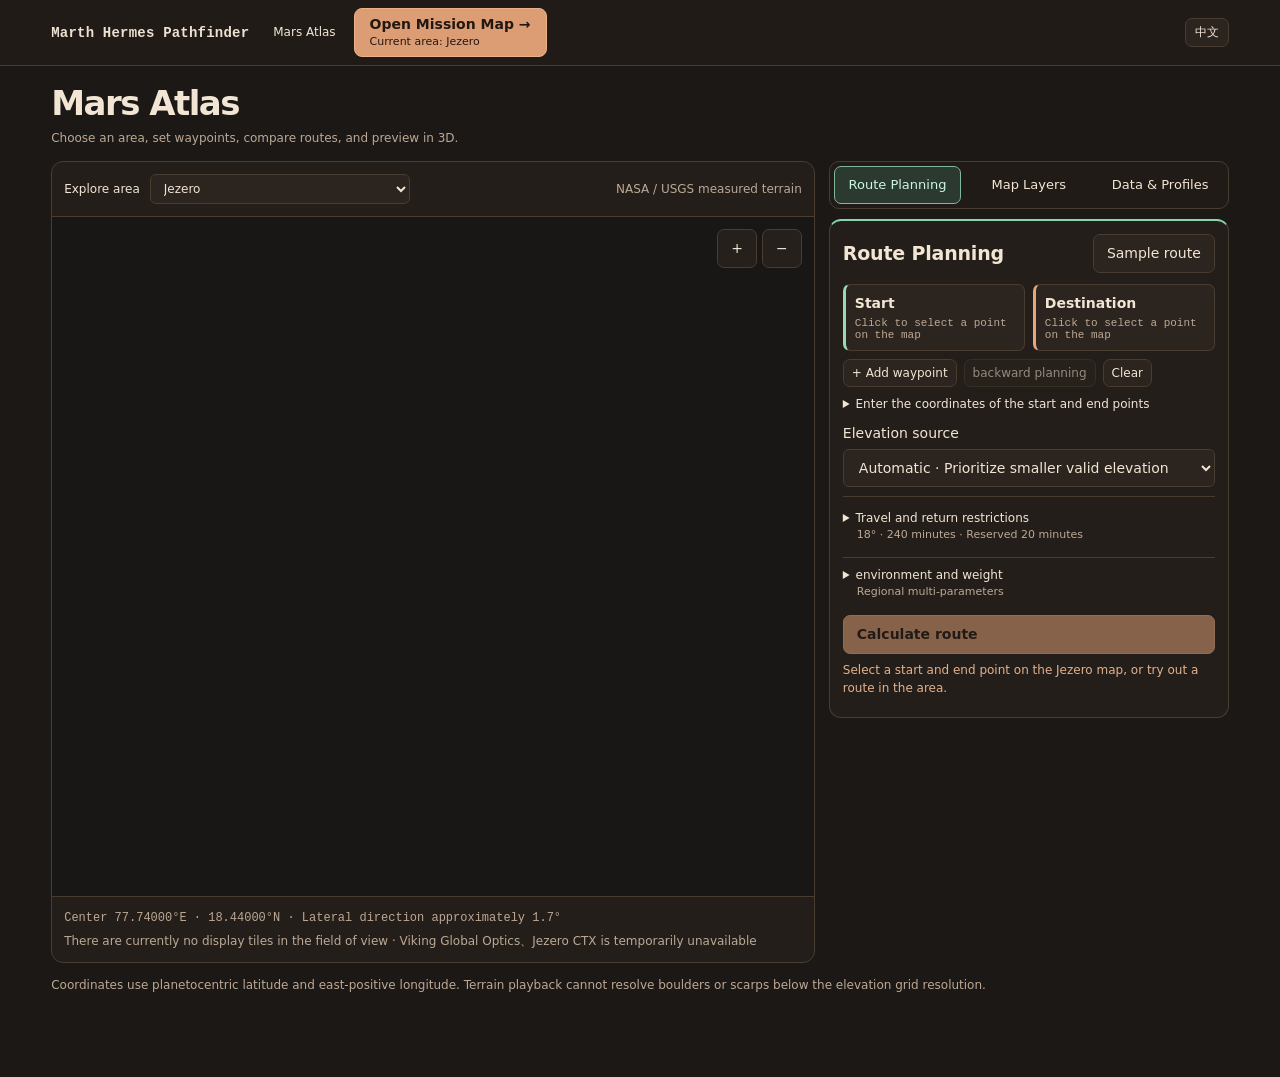
==== commit 50b7e4e6: "Guide atlas users into 3D route playback" ====
--- a/web/atlas.html
+++ b/web/atlas.html
@@ -80,8 +80,9 @@
         <section id="atlas-results" class="atlas-results" tabindex="-1" aria-labelledby="nav-results-heading" hidden>
           <div class="atlas-section-heading">
             <h2 id="nav-results-heading">Candidate route</h2>
-            <button id="nav-3d" type="button" hidden>3D Route Playback</button>
-          </div>
+            <button id="nav-3d" type="button" aria-describedby="nav-playback-guide" hidden>3D Route Playback</button>
+          </div>
+          <p id="nav-playback-guide" class="atlas-playback-guide">Route ready. Select 3D Route Playback to explore the terrain and follow the simulated crew.</p>
           <p id="nav-comparison" class="atlas-comparison" role="status"></p>
           <label class="nav-route-layer" id="nav-route-layer" hidden>line coloring
             <select id="nav-route-color">
@@ -171,7 +172,7 @@
           </form>
           <p class="message" id="nav-status" role="status">Choose a start and end point, or try out a route in the current area.</p>
           <button id="nav-auto-source" type="button" hidden>Use automatic elevation instead and recalculate</button>
-          <a id="nav-view-results" href="#atlas-results" hidden>View route comparison ↓</a>
+          <a id="nav-view-results" href="#atlas-results" hidden>View routes and 3D playback ↓</a>
         </section>
         </div>
         <div id="atlas-panel-layers" role="tabpanel" aria-labelledby="atlas-tab-layers" hidden>
--- a/web/atlas.css
+++ b/web/atlas.css
@@ -78,6 +78,7 @@
 .atlas-results h2, .nav-environment h3 { font-size: 15px; }
 .atlas-results .nav-routes { grid-template-columns: repeat(auto-fit, minmax(min(100%, 215px), 1fr)); margin-block: 3px; }
 .atlas-results #nav-3d { width: auto; }
+.atlas-playback-guide { margin: 0; padding: 7px 10px; border-inline-start: 2px solid var(--mint); background: #86d6ac12; color: #d5ecdf; font-size: 13px; }
 .atlas-comparison { font-size: 13px; color: #d5ecdf; }
 .nav-route-layer { display: flex; flex-wrap: wrap; align-items: center; gap: 8px; font-size: 13px; width: fit-content; }
 .nav-route-layer select { width: auto; }
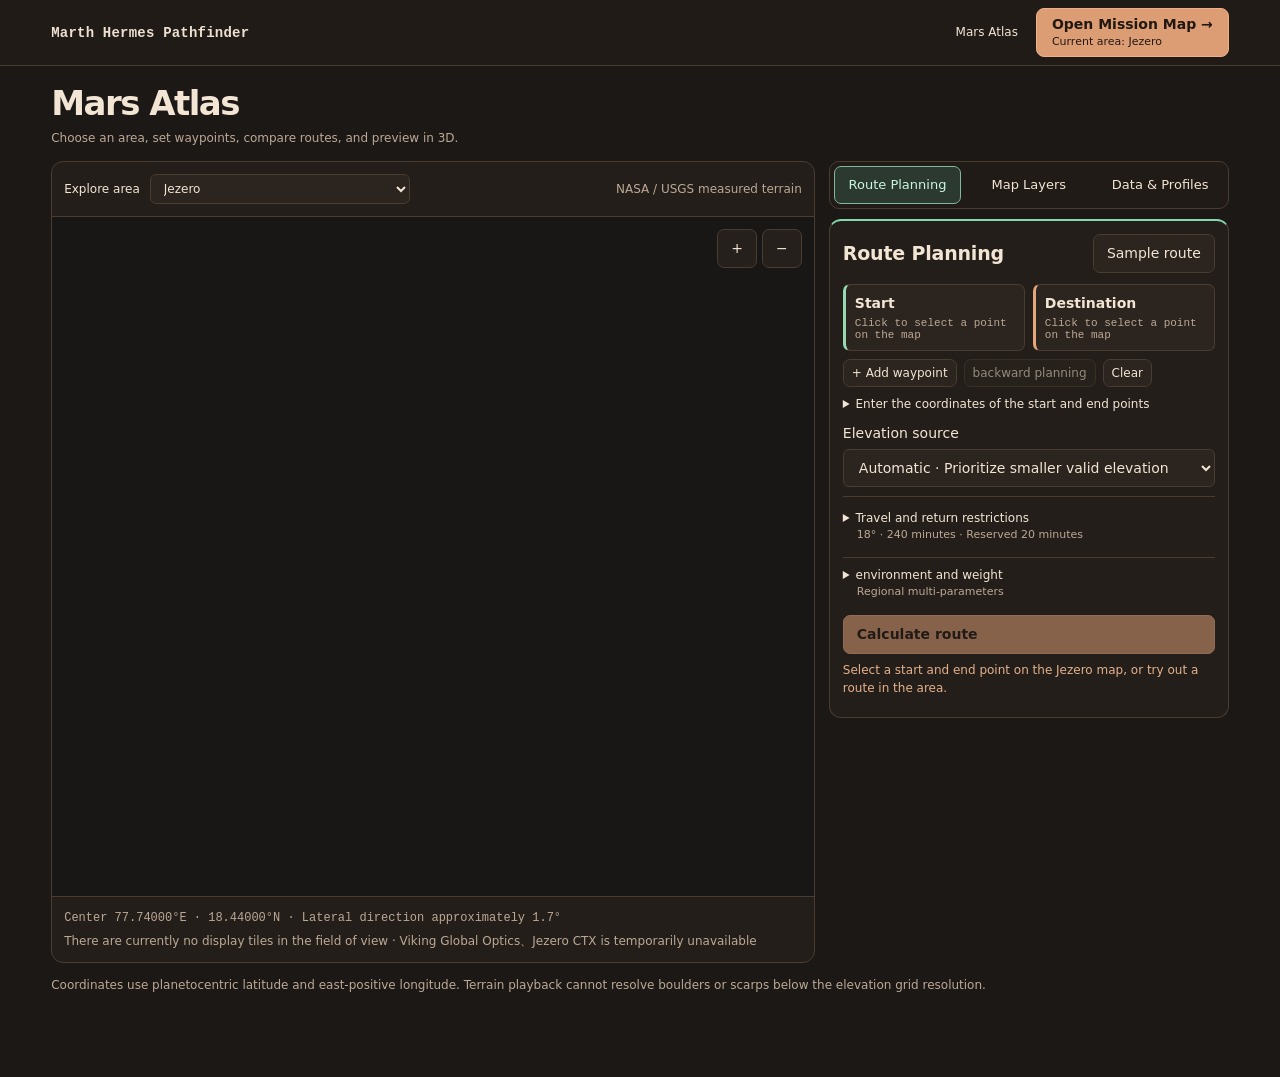
==== commit 18e466ae: "Make the browser navigation system English-only" ====
--- a/web/atlas.html
+++ b/web/atlas.html
@@ -13,7 +13,6 @@
   <header class="topbar">
     <a class="brand" href="./">Marth Hermes Pathfinder</a>
     <nav aria-label="Page entry"><a href="atlas.html" aria-current="page">Mars Atlas</a><a id="walk-link" class="task-map-link" href="mission.html?area=jezero"><span id="walk-action">Open Mission Map →</span><small id="walk-region">Current region: Jezero</small></a></nav>
-    <button type="button" class="language-switch" aria-label="Switch to Chinese" lang="zh-CN">中文</button>
 </header>
   <main>
     <div class="page-intro"><div><h1>Mars Atlas</h1><p>Choose an area, set waypoints, compare routes, and preview in 3D.</p></div></div>
--- a/web/styles.css
+++ b/web/styles.css
@@ -116,7 +116,6 @@
 }
 
 
-.language-switch { margin-inline-start:auto; flex:none; padding:5px 9px; font-size:12px; }
 .vertical-scale { display:grid; gap:4px; margin:8px 0; max-width:365px; }
 .vertical-scale label { color:var(--muted); font-size:12px; }
 .scale-inputs { display:grid; grid-template-columns:minmax(52px,1fr) 4.25rem auto; gap:7px; align-items:center; }
